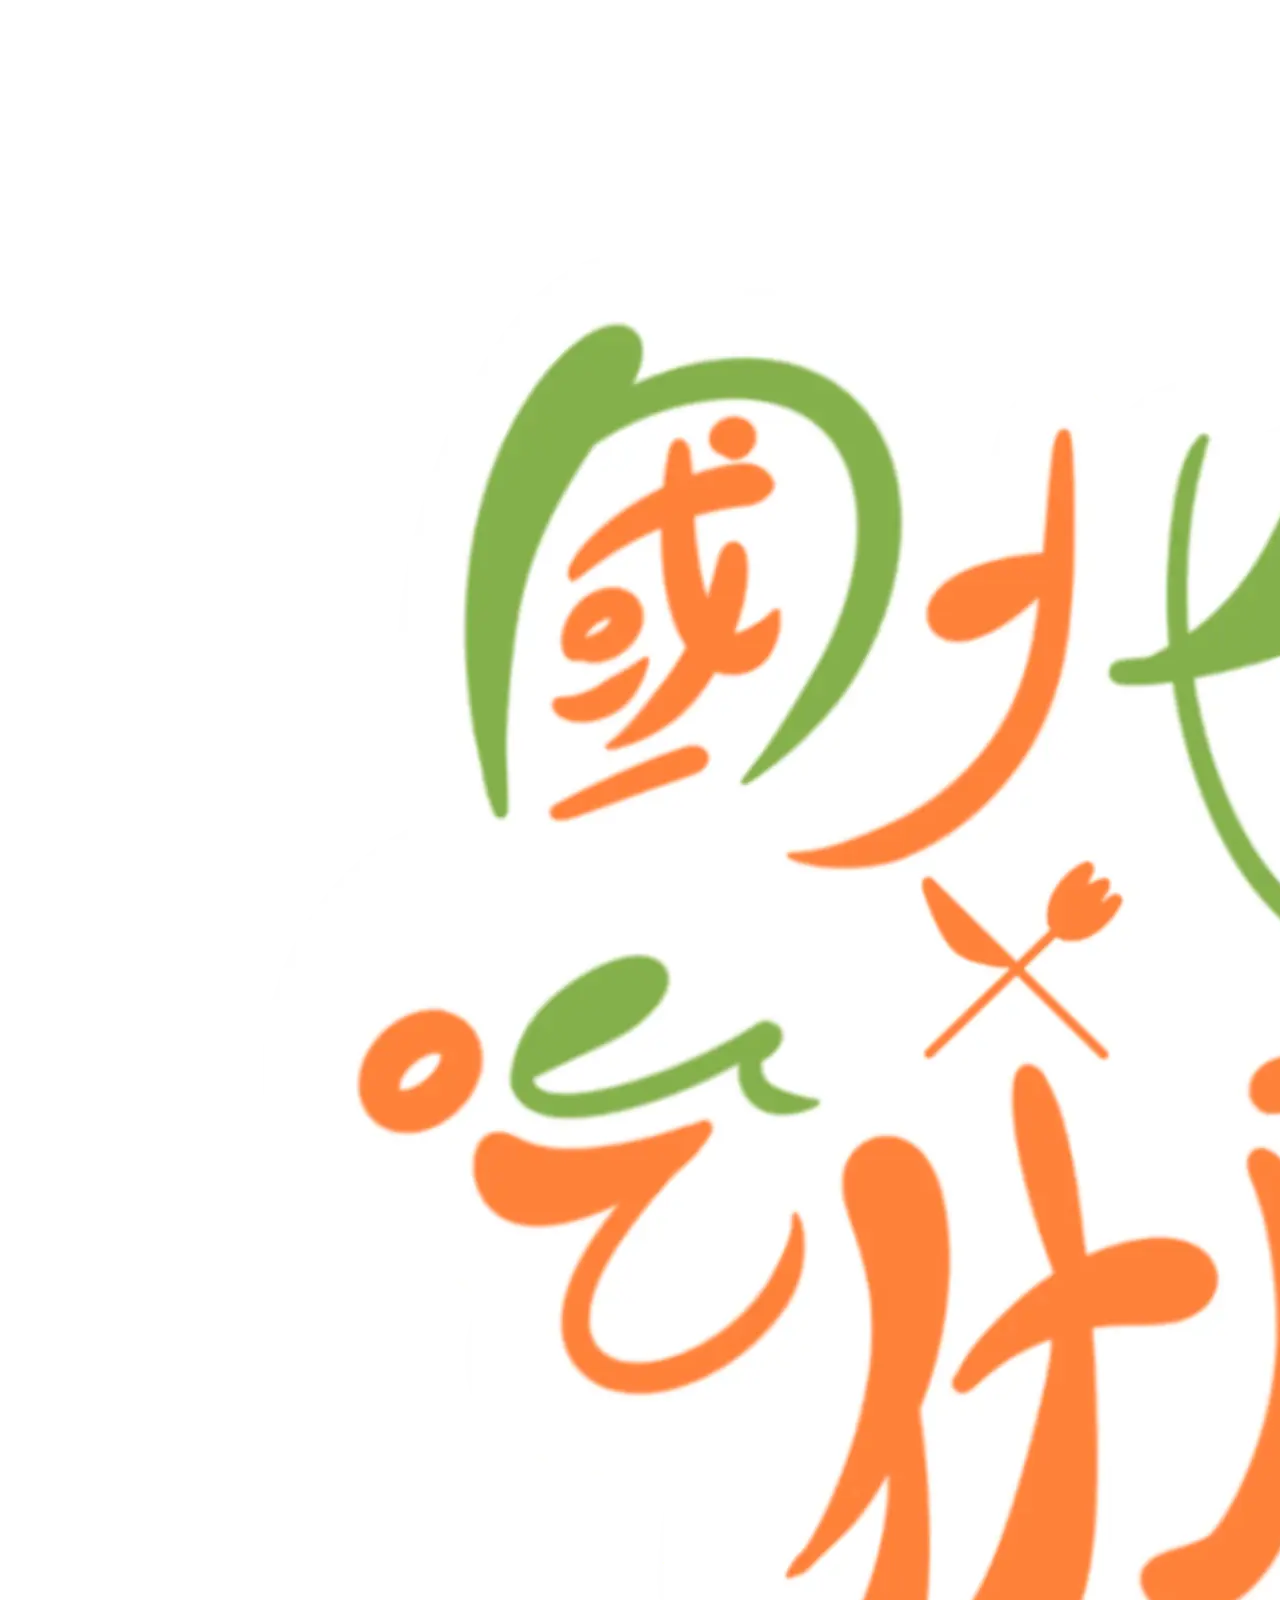
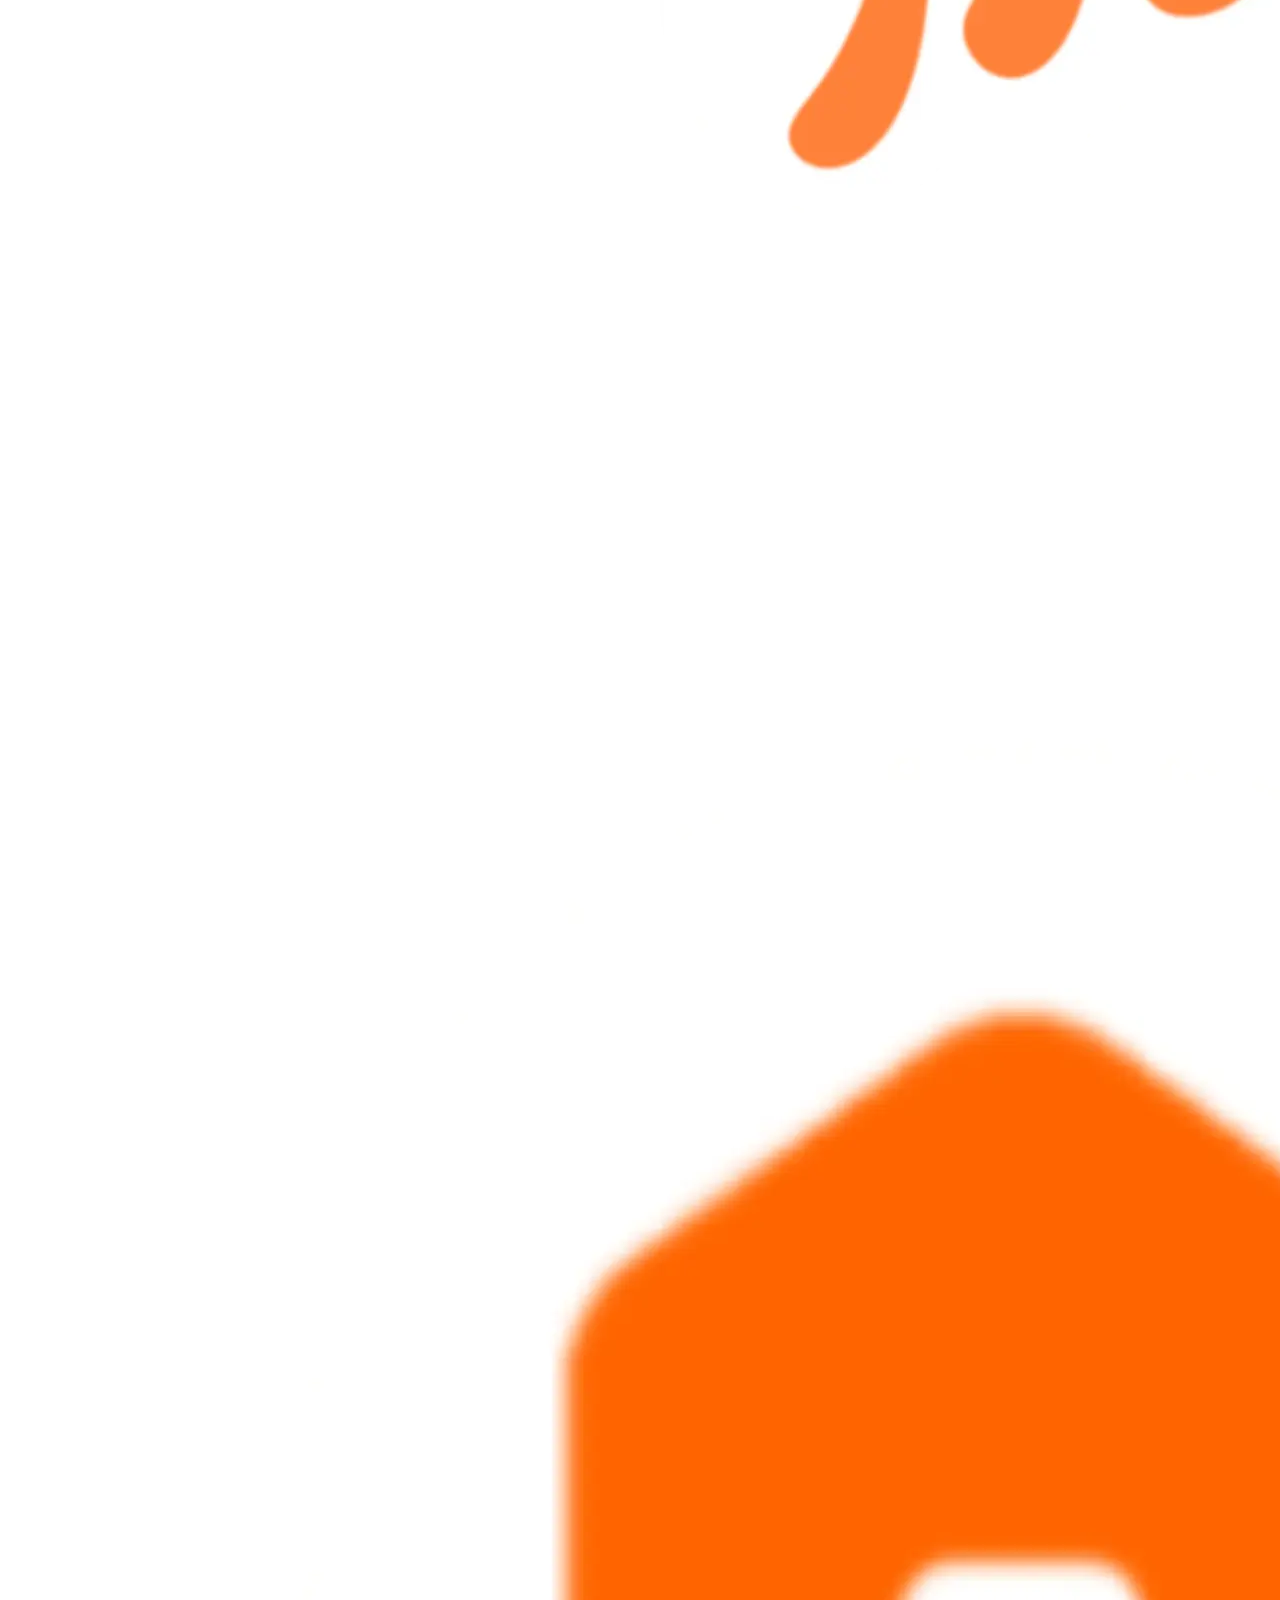
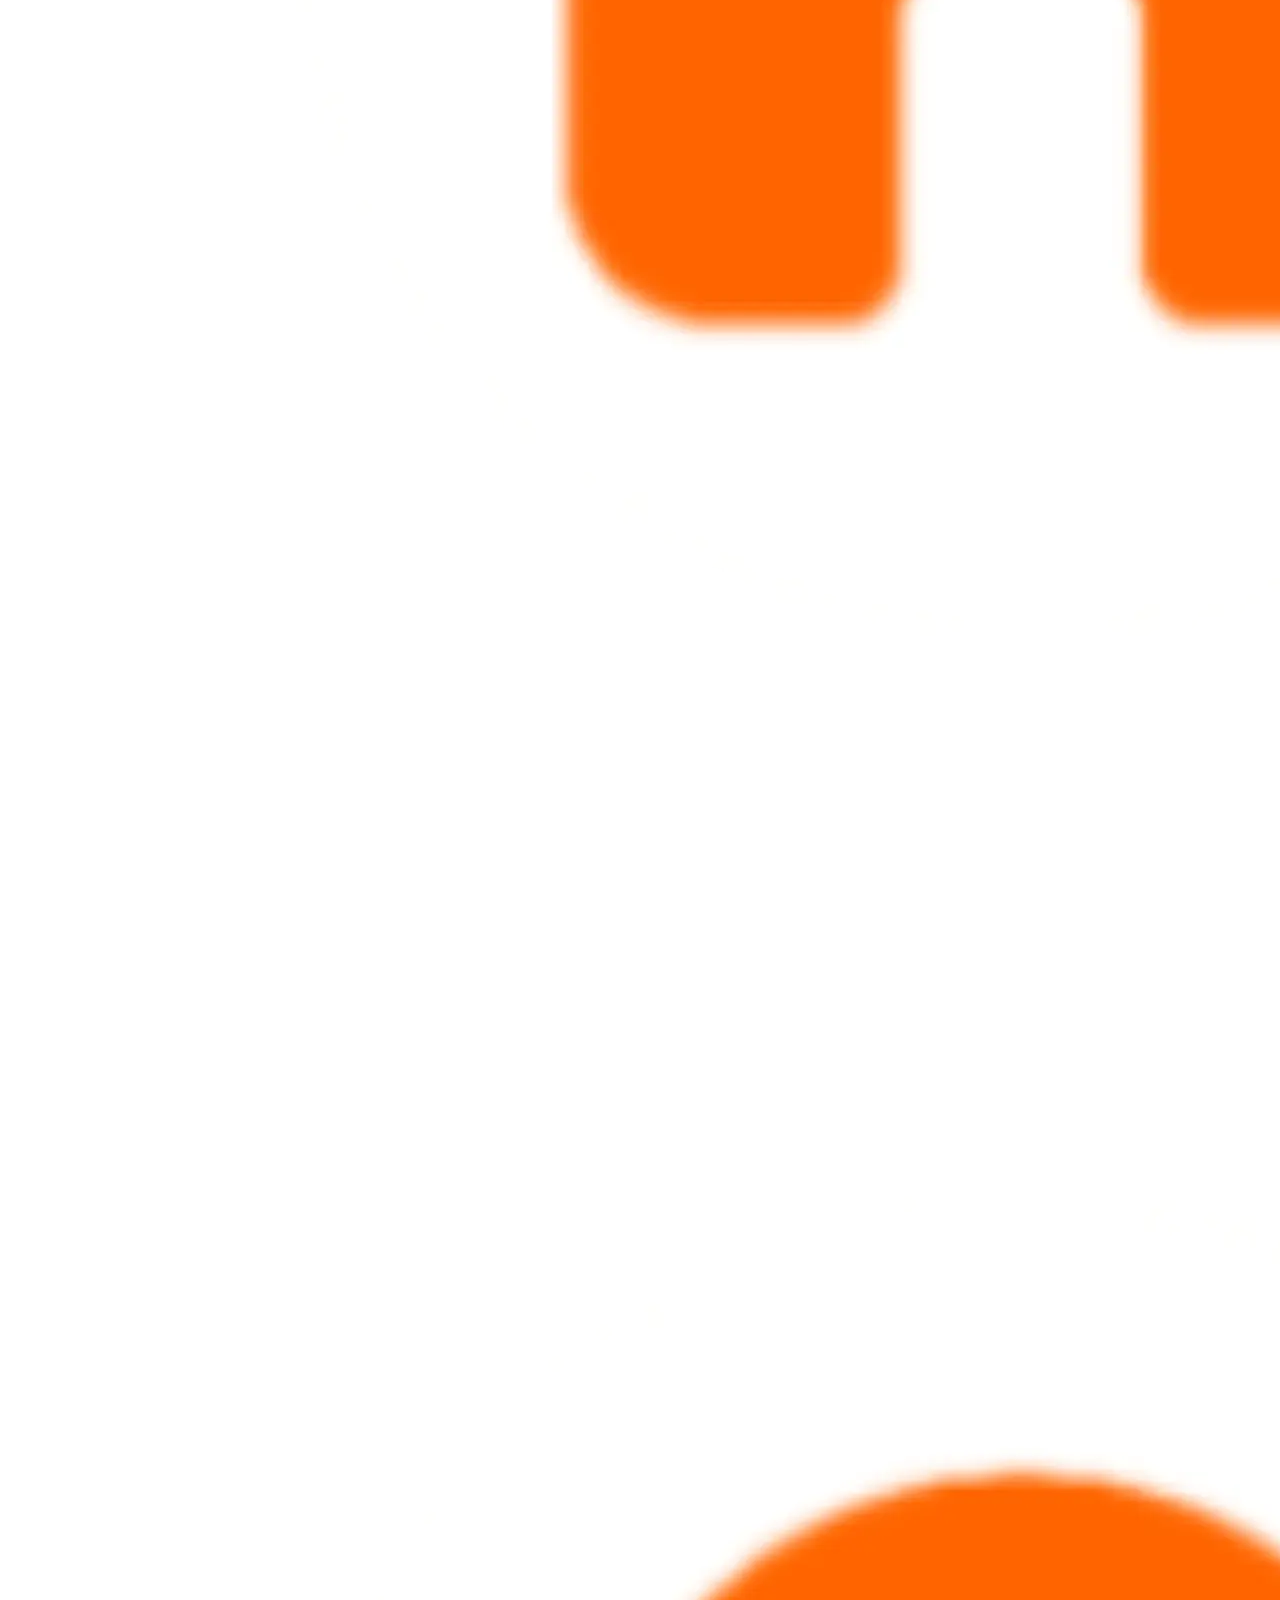
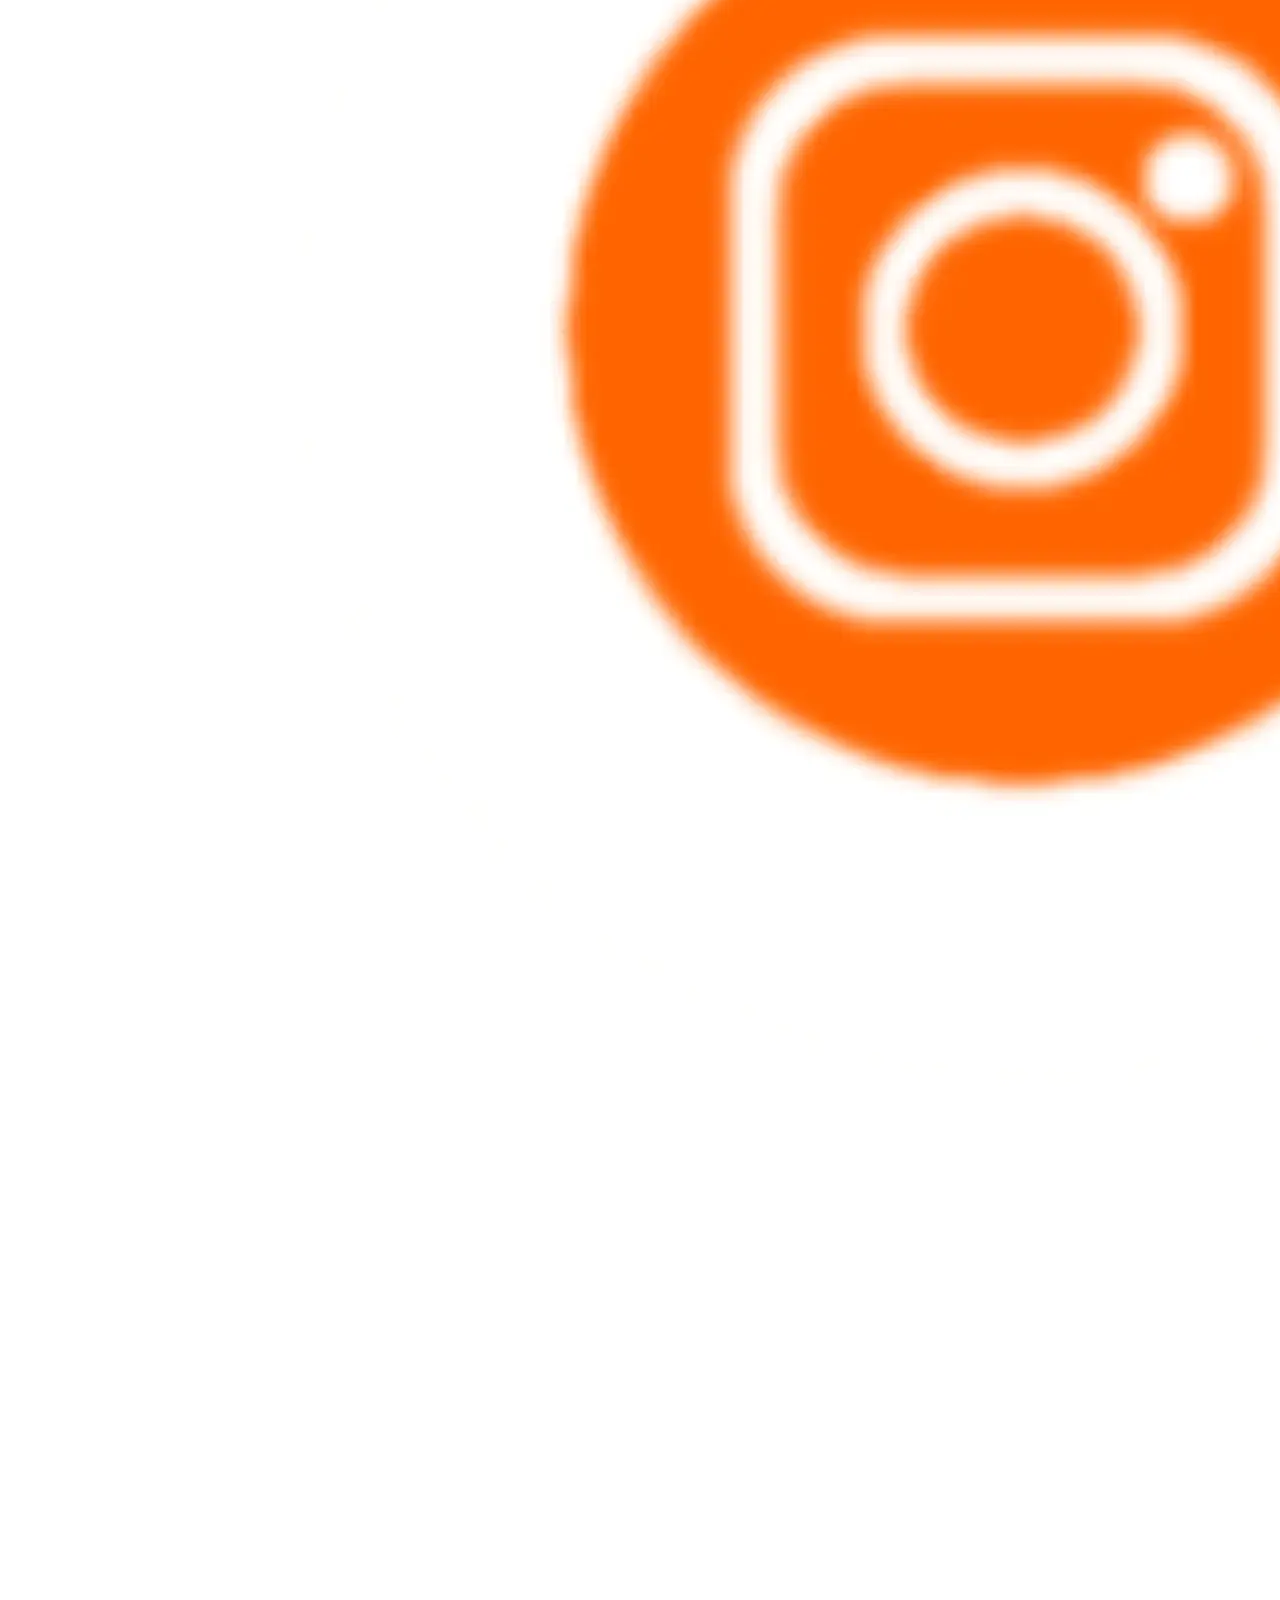
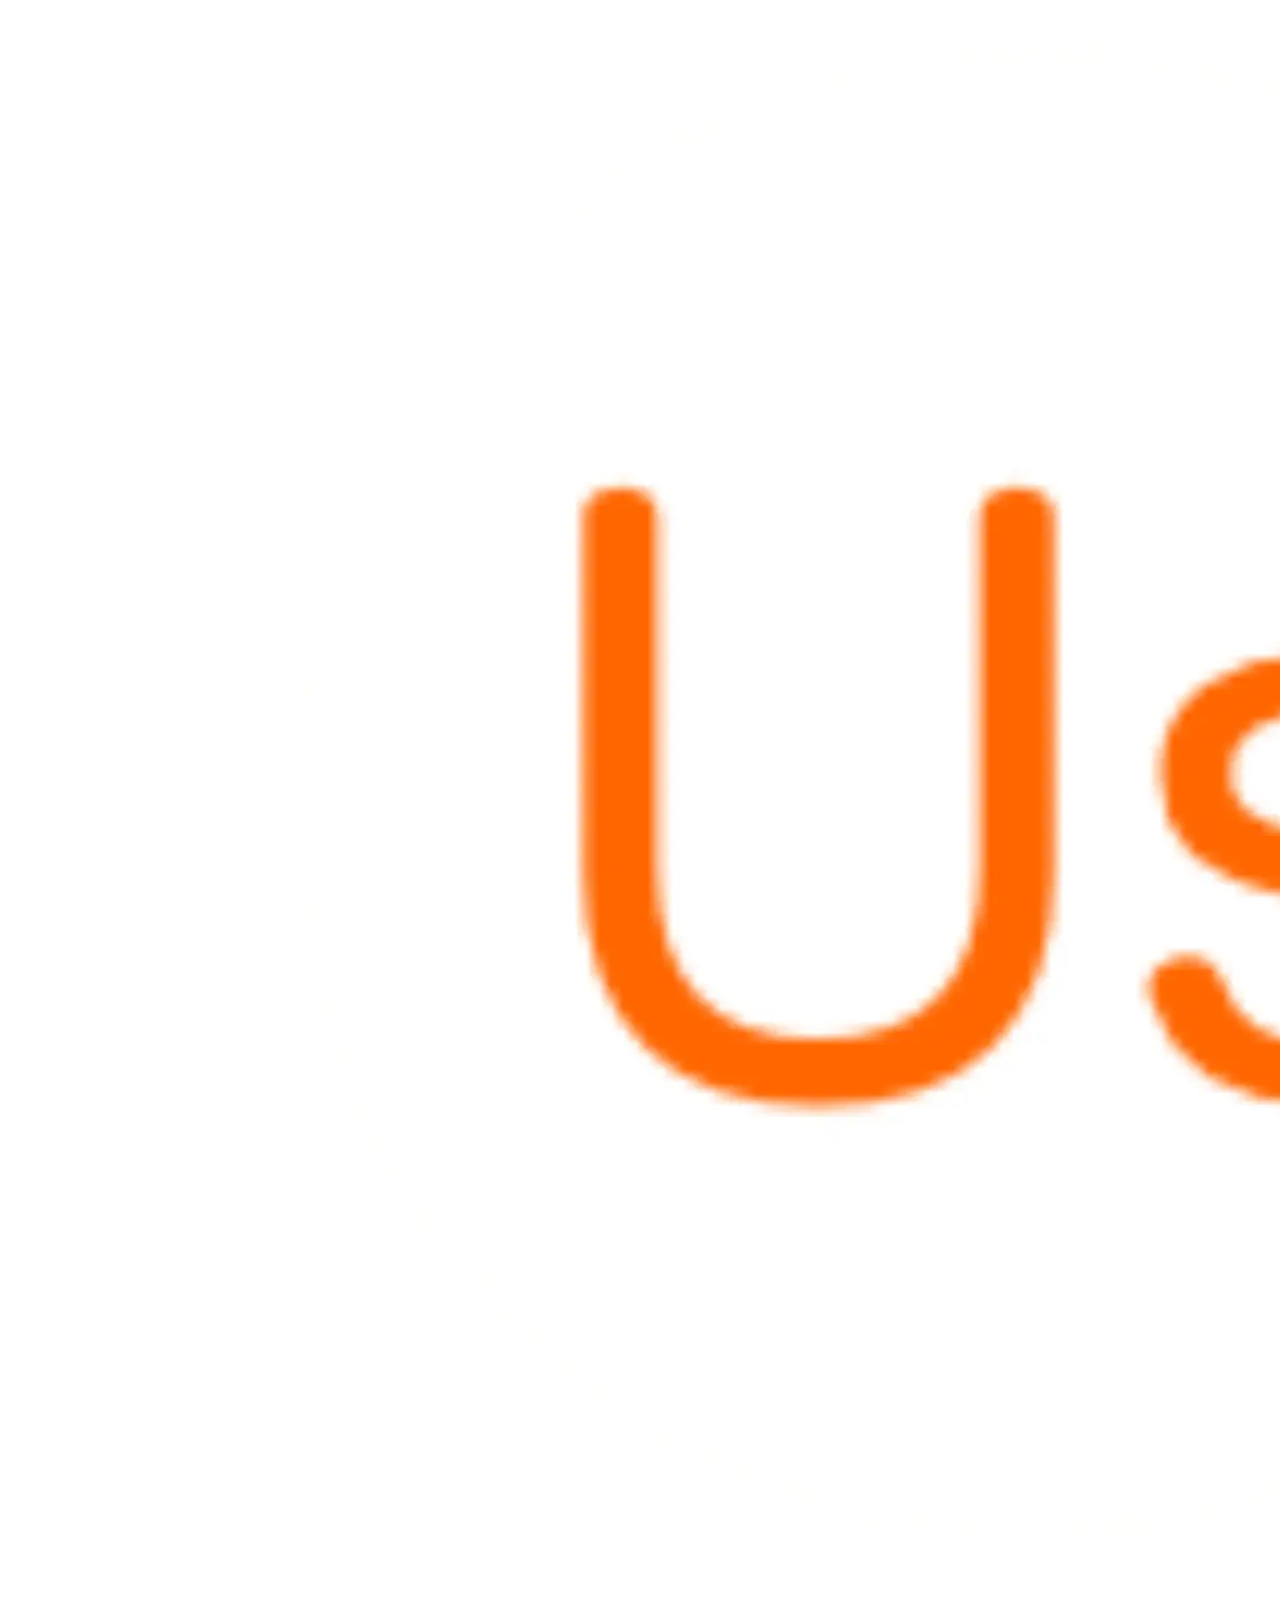
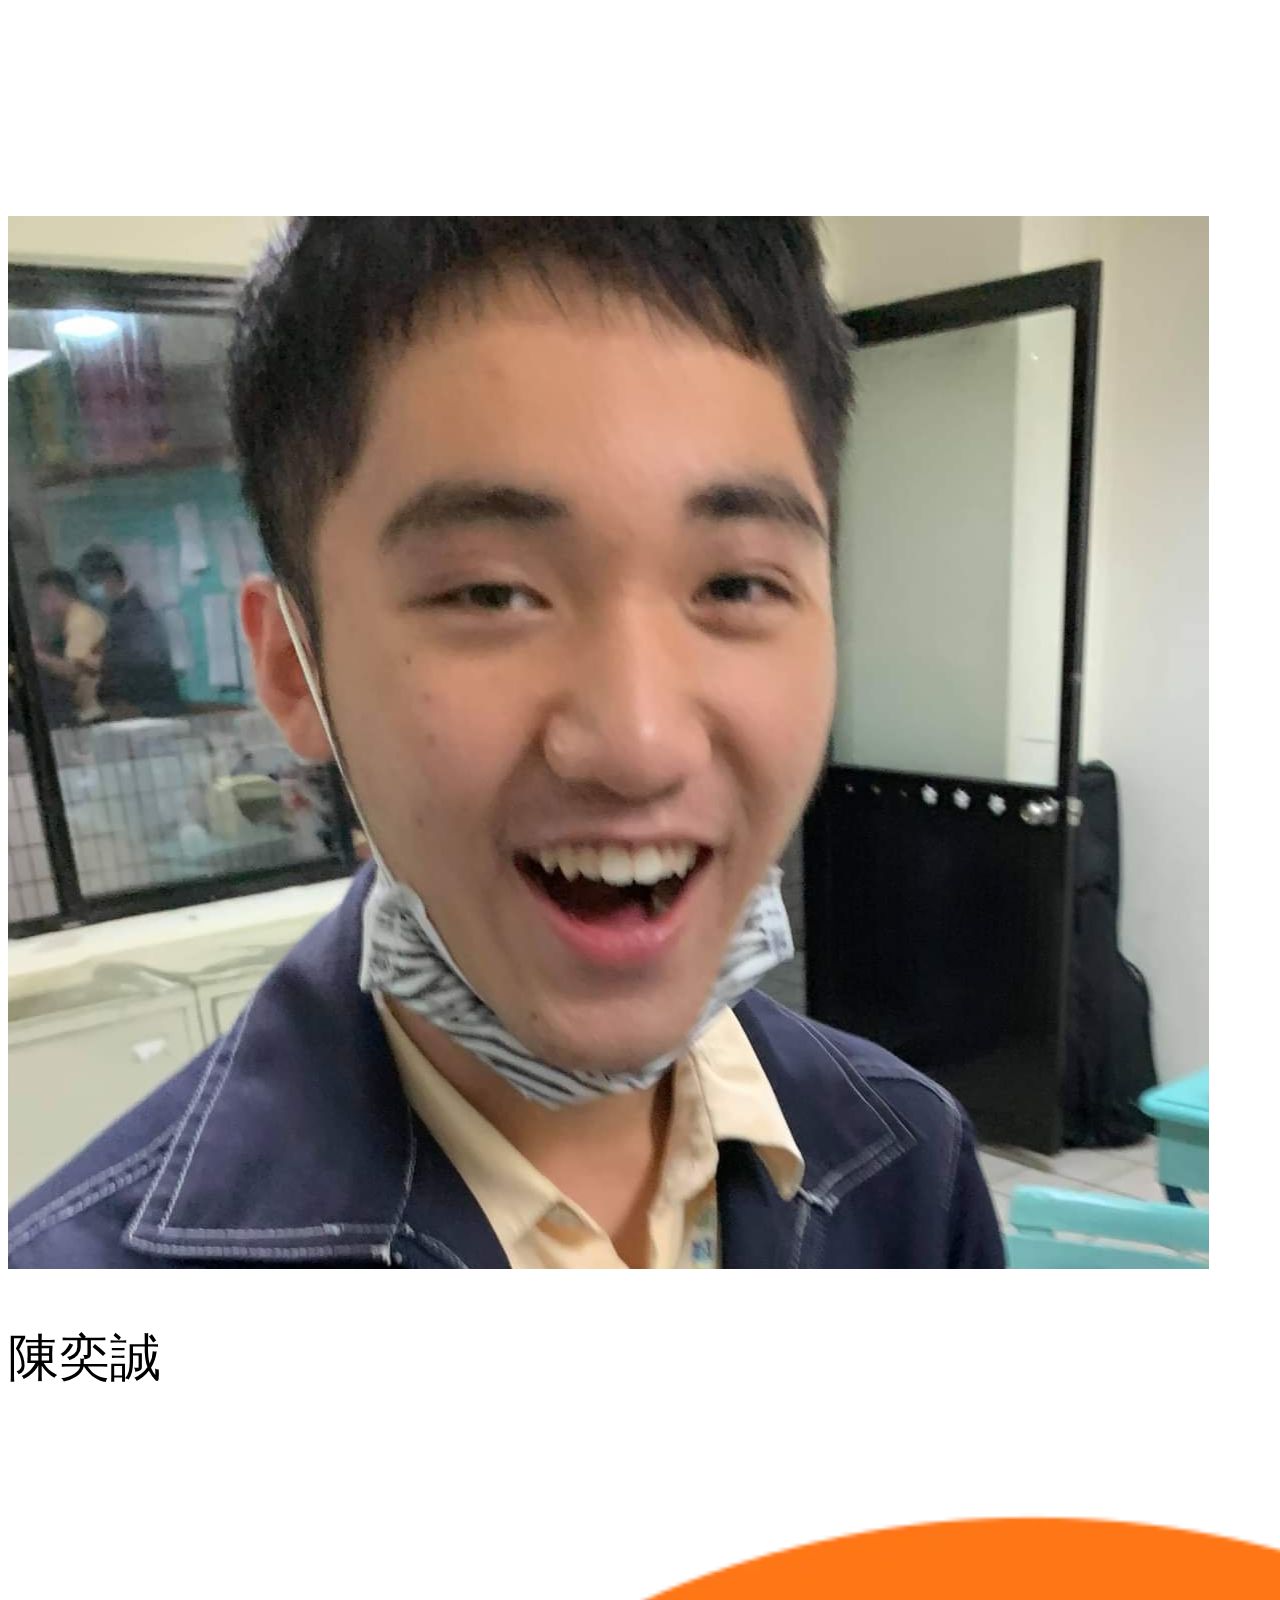
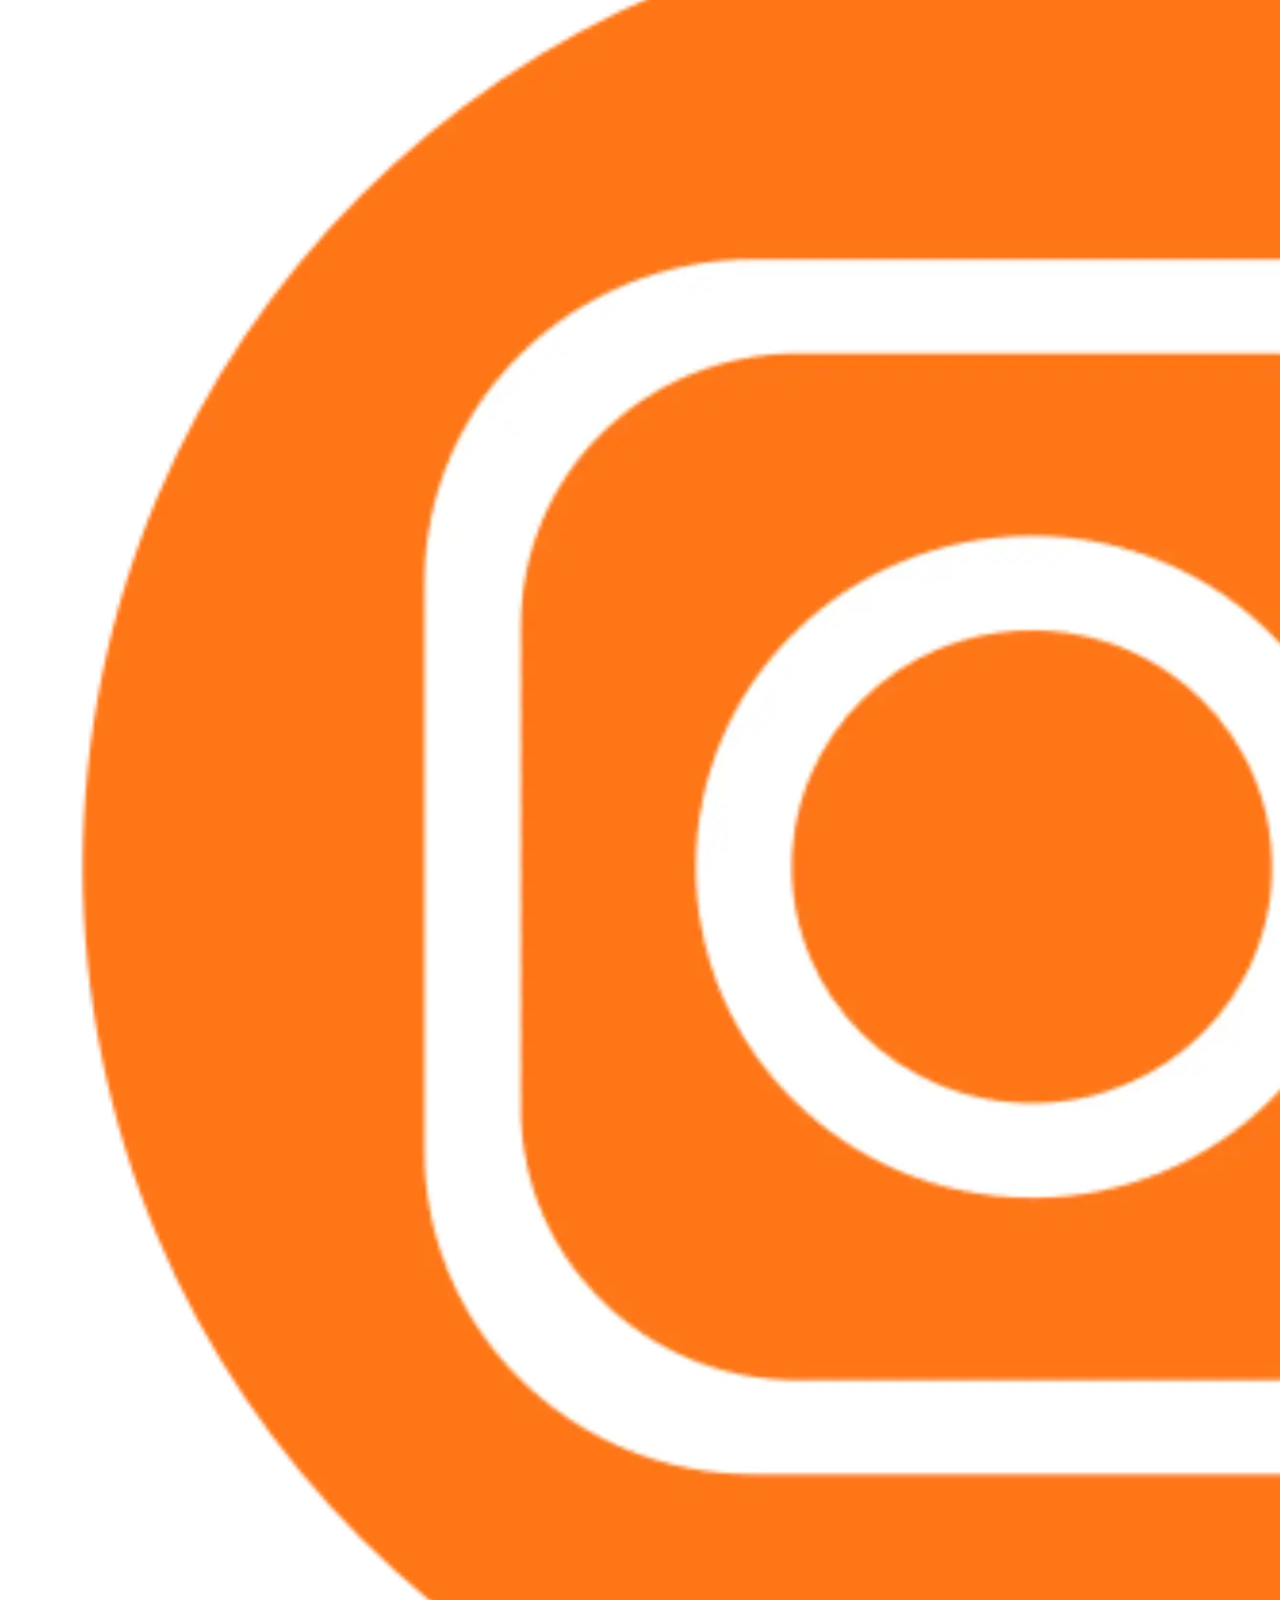
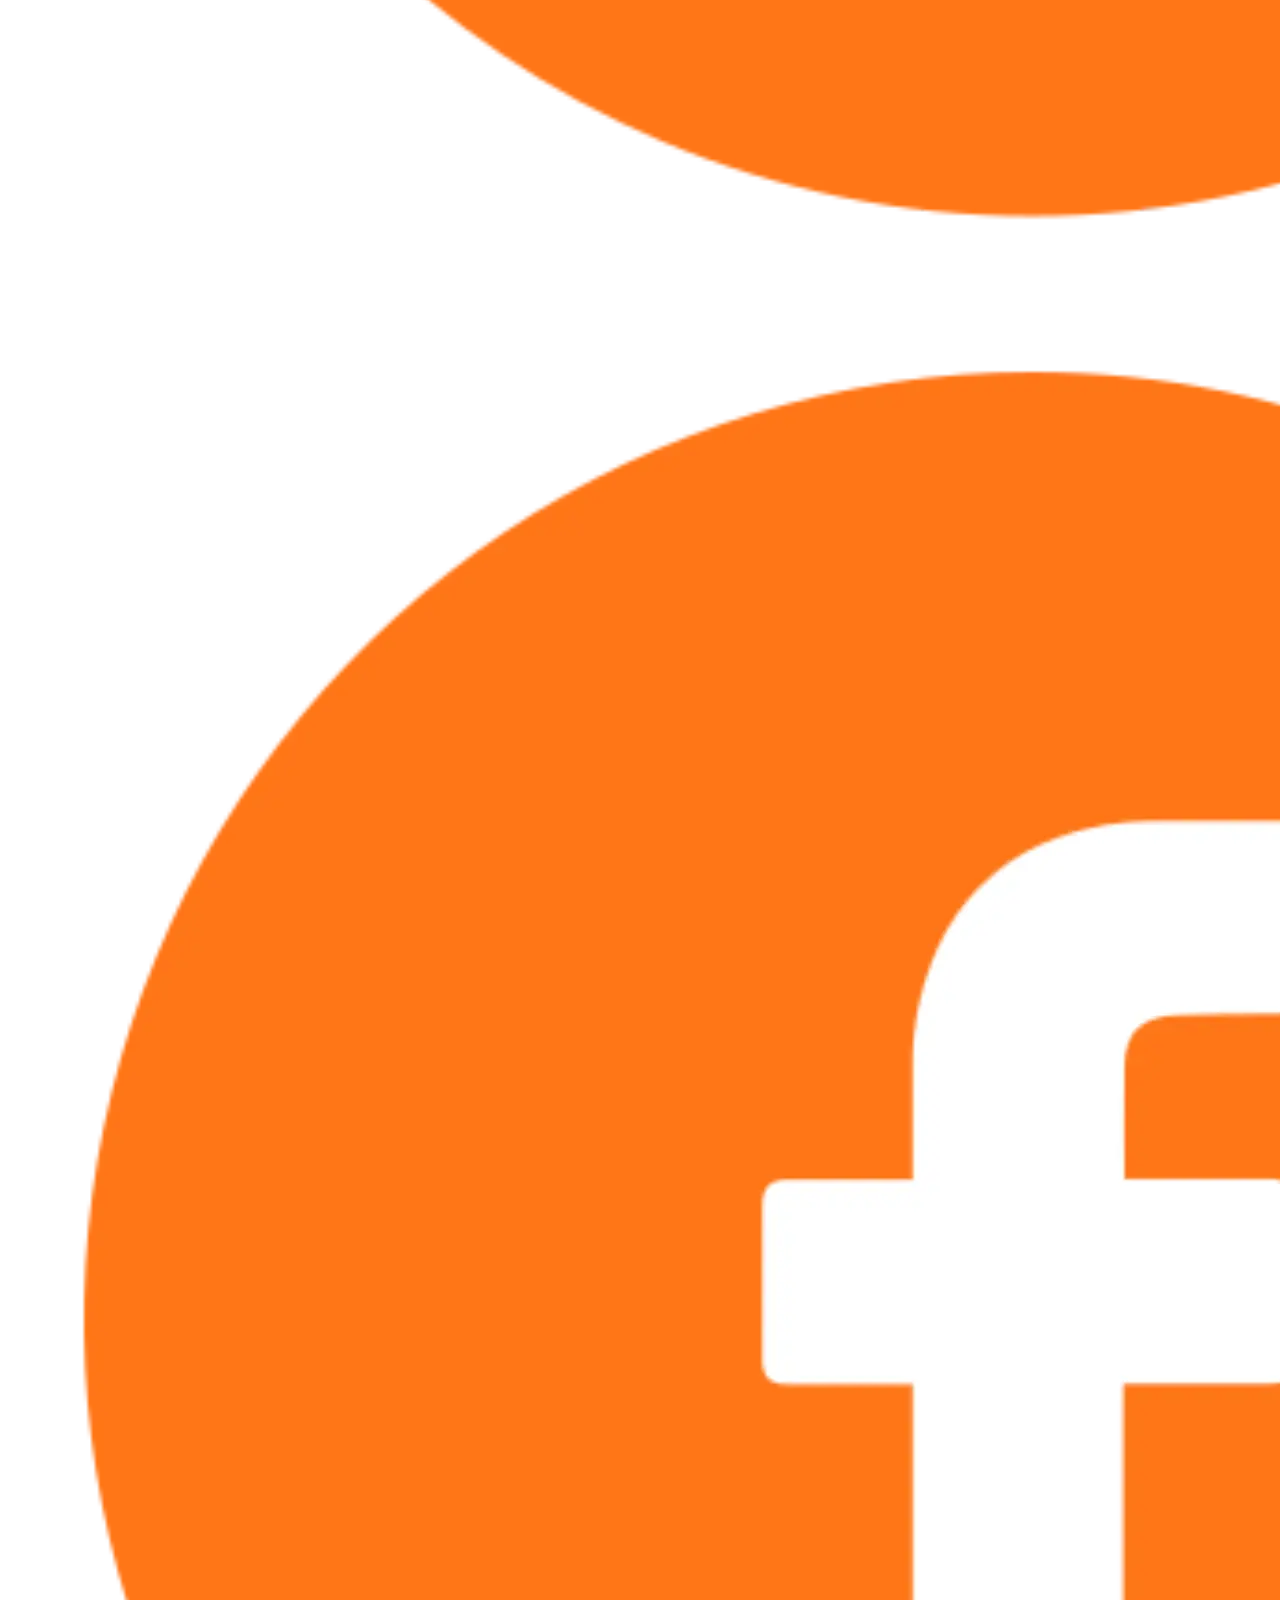
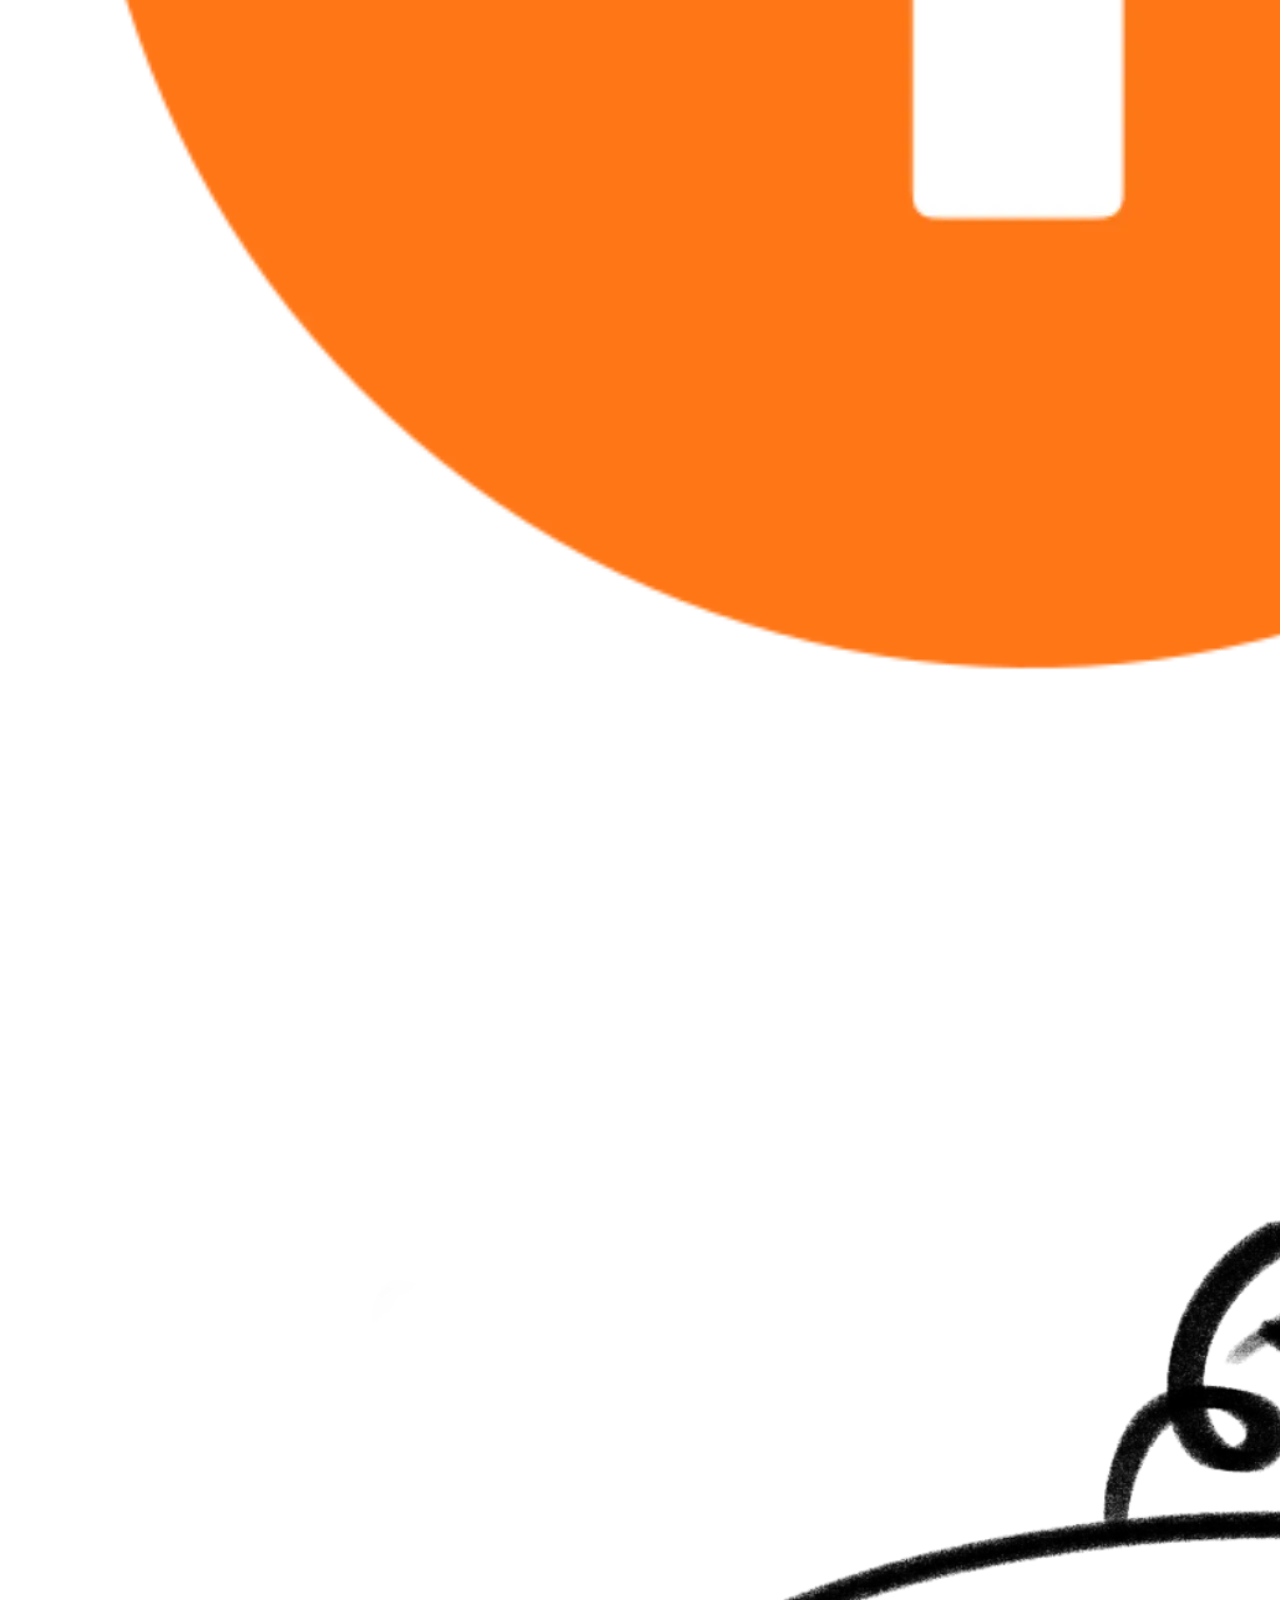
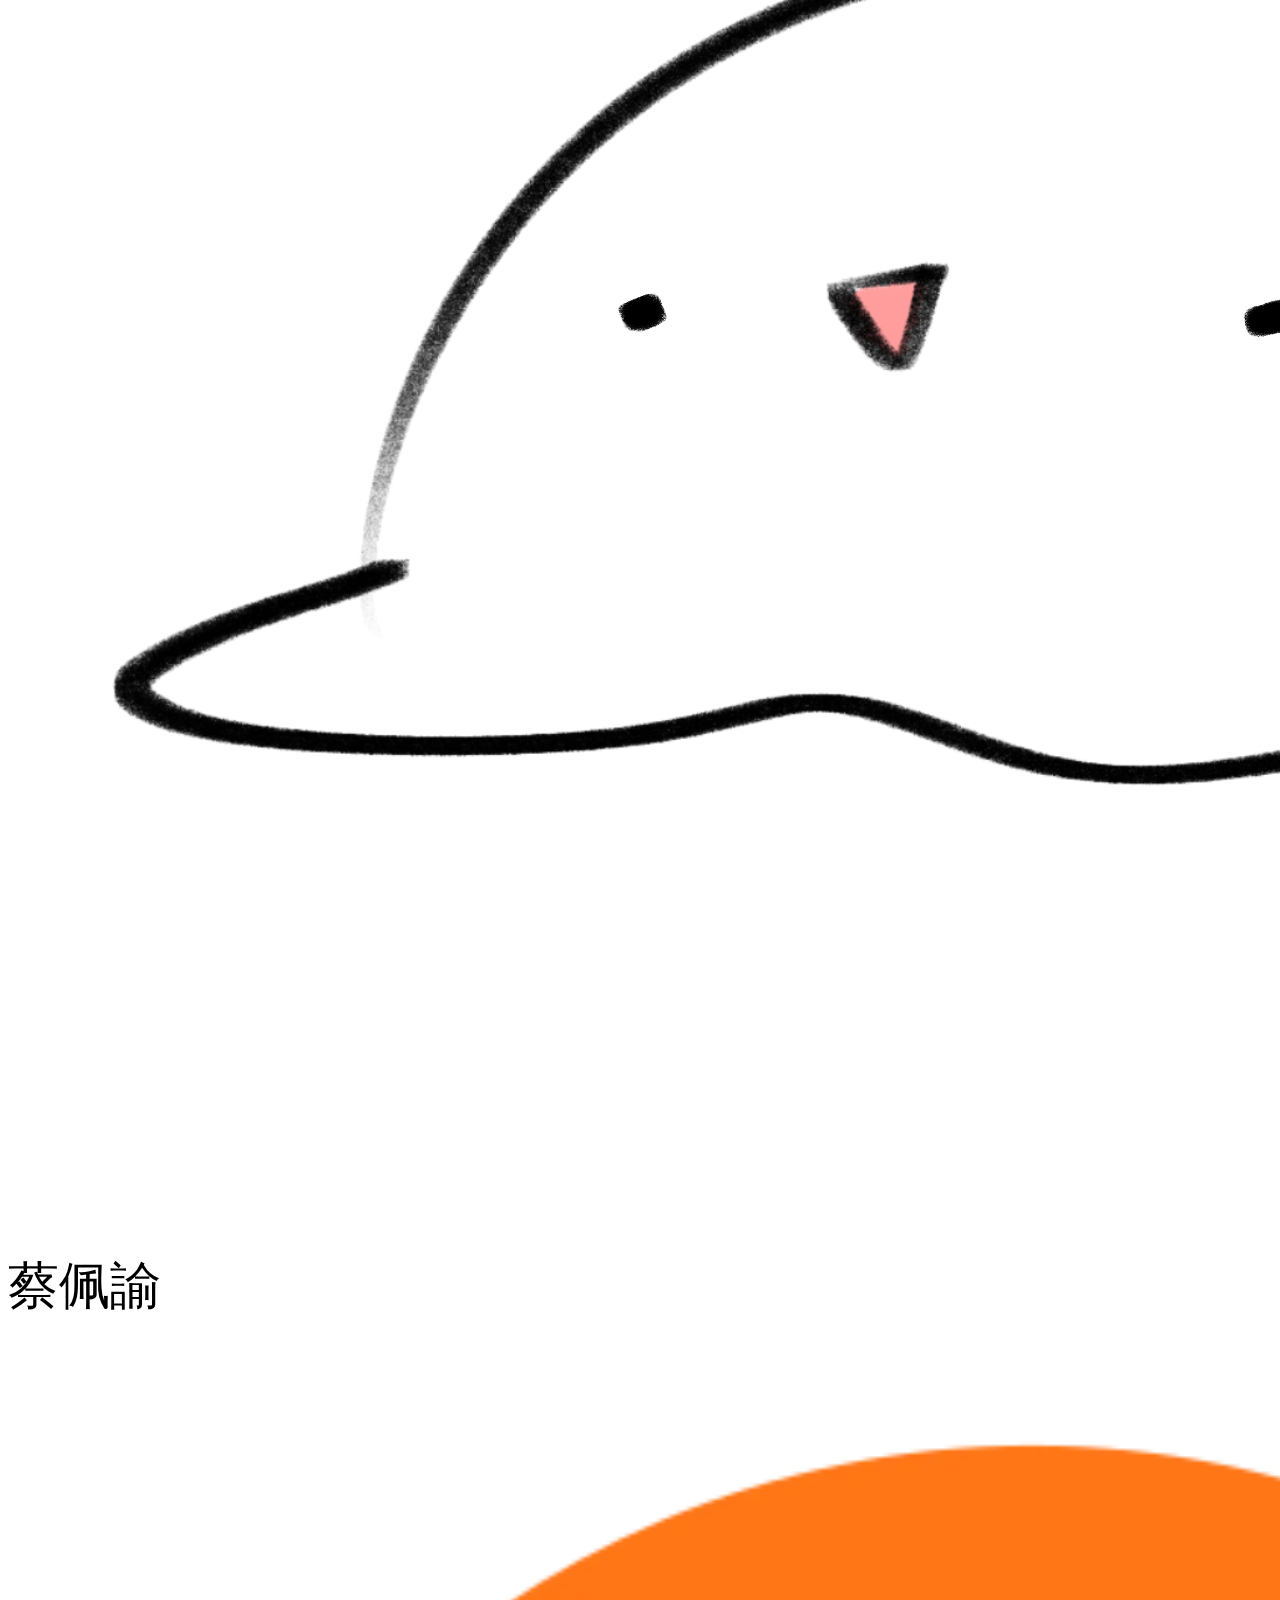
==== about_us.html @ 3ce6f347 "嘿嘿" ====
<!DOCTYPE html>
<html lang="en">
<head>
    <meta charset="UTF-8">
    <meta http-equiv="X-UA-Compatible" content="IE=edge">
    <meta name="viewport" content="width=device-width, initial-scale=1.0">


    <link rel="preconnect" href="https://fonts.googleapis.com">
    <link rel="preconnect" href="https://fonts.gstatic.com" crossorigin>
    <link href="https://fonts.googleapis.com/css2?family=Zen+Maru+Gothic&display=swap" rel="stylesheet">
    <!--font-family: 'Noto Sans TC', sans-serif; -->

    
    <link rel="stylesheet" href="./css/AboutUs/desktop.css">
    <link rel="stylesheet" href="./css/AboutUs/normalize.css">
    <link rel="stylesheet" href="./css/AboutUs/animate.min.css">

    <title>About Us</title>



</head>
<body onselectstart="return false">

    <div class="LogoBlock">
        <img id = "Logo" src="img/globle/LOGO.webp" alt="" >
    </div>
    
    <main id="container">
        <div class="headerLink">
            <div class="headerLinkItem" id="Home"><a href="#"><img src="./img/globle/Home.webp" alt="ss"></a></div>
            <div class="headerLinkItem" id="IG"><a href="#"><img src="./img/globle/IG.webp" alt=""></a></div>
            <div class="headerLinkItem" id="About_us"><a href="#"><img src="./img/globle/about us.webp" alt=""></a></div>
        </div>

        <article class="ProfileContainer">
            <div class="Profile">
                <aside><img id = "p1" src="./img/AboutUS/IMG_20211103_123721.webp" alt=""></aside>   
                <p>陳奕誠</p>
                <div class="btnContainer">
                    <a href="https://www.instagram.com/ian_spartan_ggh/" target="_blank"><img src="./img/AboutUS/P-IG.webp" alt=""></a>
                    <a href="https://www.facebook.com/profile.php?id=100085179986572" target="_blank"><img src="./img/AboutUS/P-FB.webp" alt=""></a>
                </div>
            </div>
            <div class="Profile">
                <aside><img id = "p2" src="./img/AboutUS/Avatar.webp" alt=""></aside>  
                <p>蔡佩諭</p>
                <div class="btnContainer">
                    <a href="https://instagram.com/wuye_5_mayday?r=nametag" target="_blank"><img src="./img/AboutUS/P-IG.webp" alt=""></a>
                    <a href="https://www.facebook.com/profile.php?id=100012813348378" target="_blank"><img src="./img/AboutUS/P-FB.webp" alt=""></a>
                </div>
            </div>
        </article>    

    <footer class="footer">Copyright &copy; Ian Chen & Tasi Pei-Yu</footer>
    </main>
    
    <script src="js/jquery-3.6.1.min.js"></script>
    <script src="js/AboutUs.js"></script>
</body>
</html>
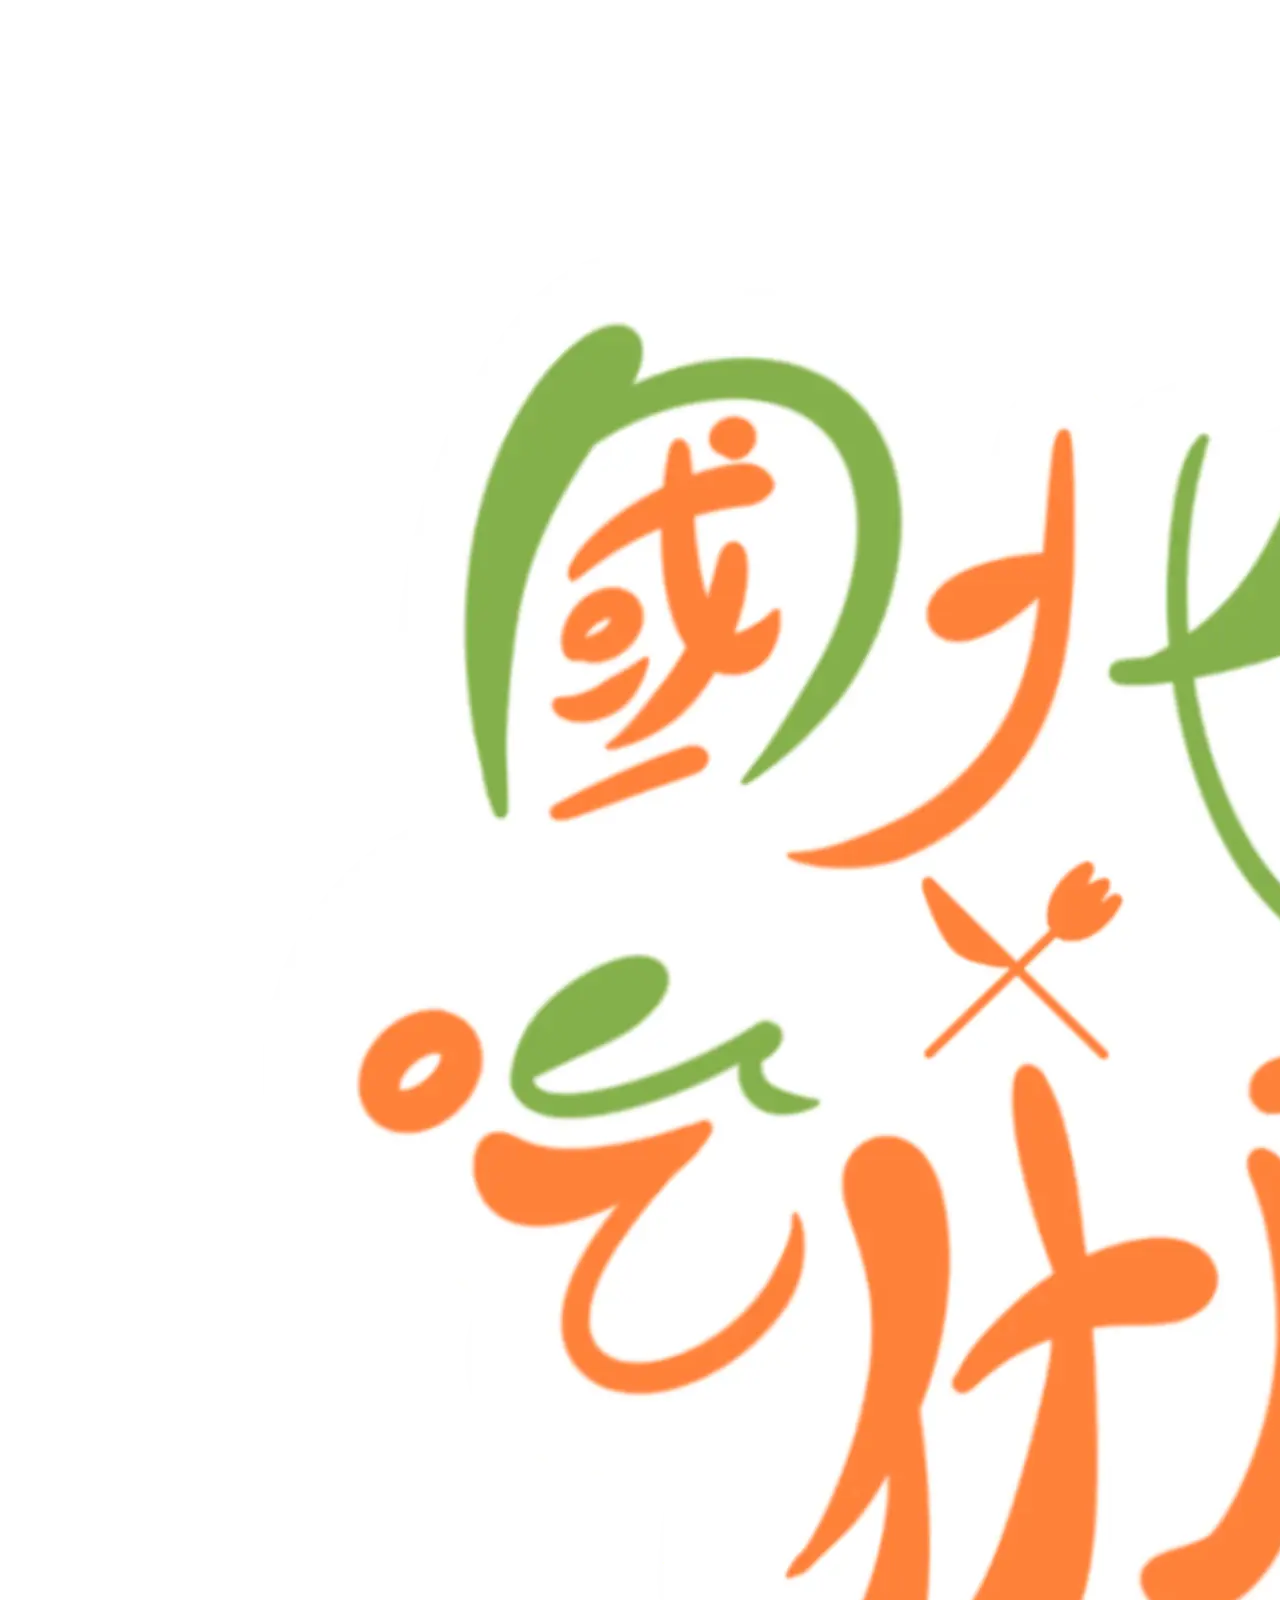
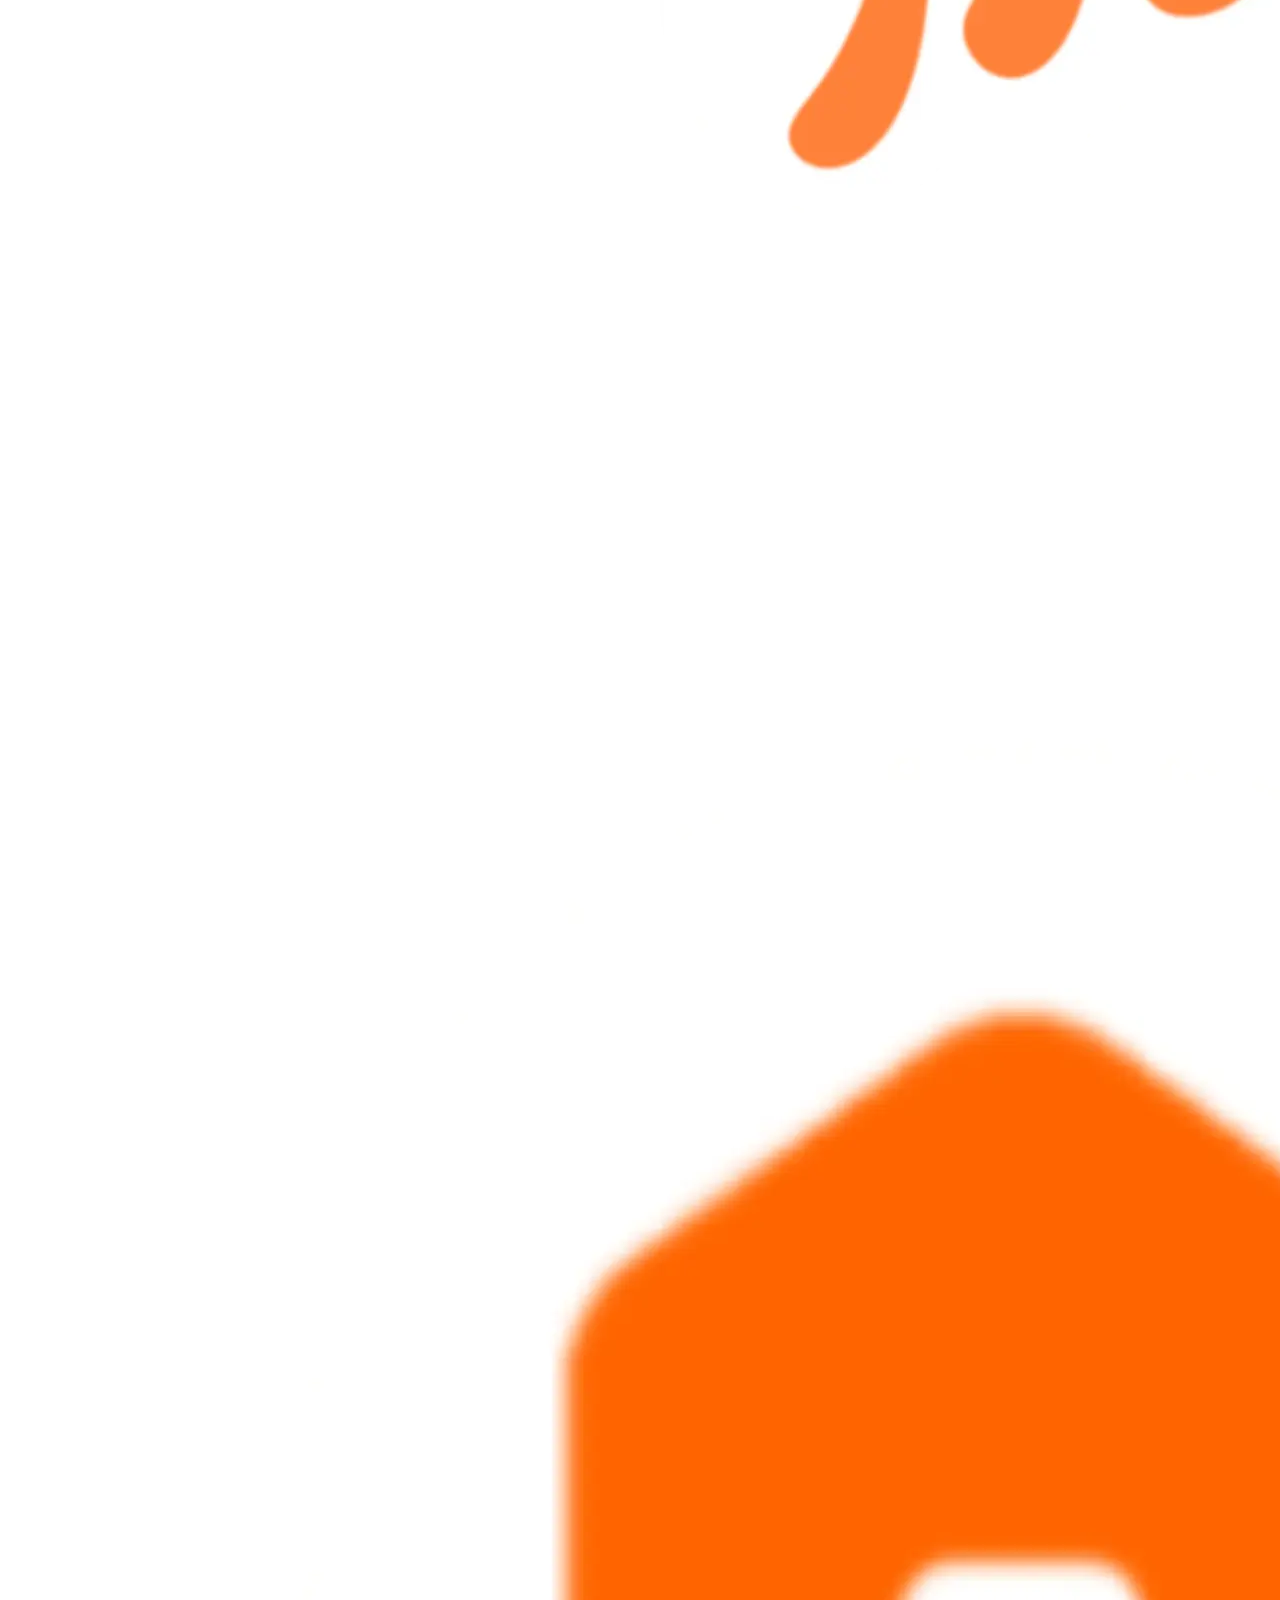
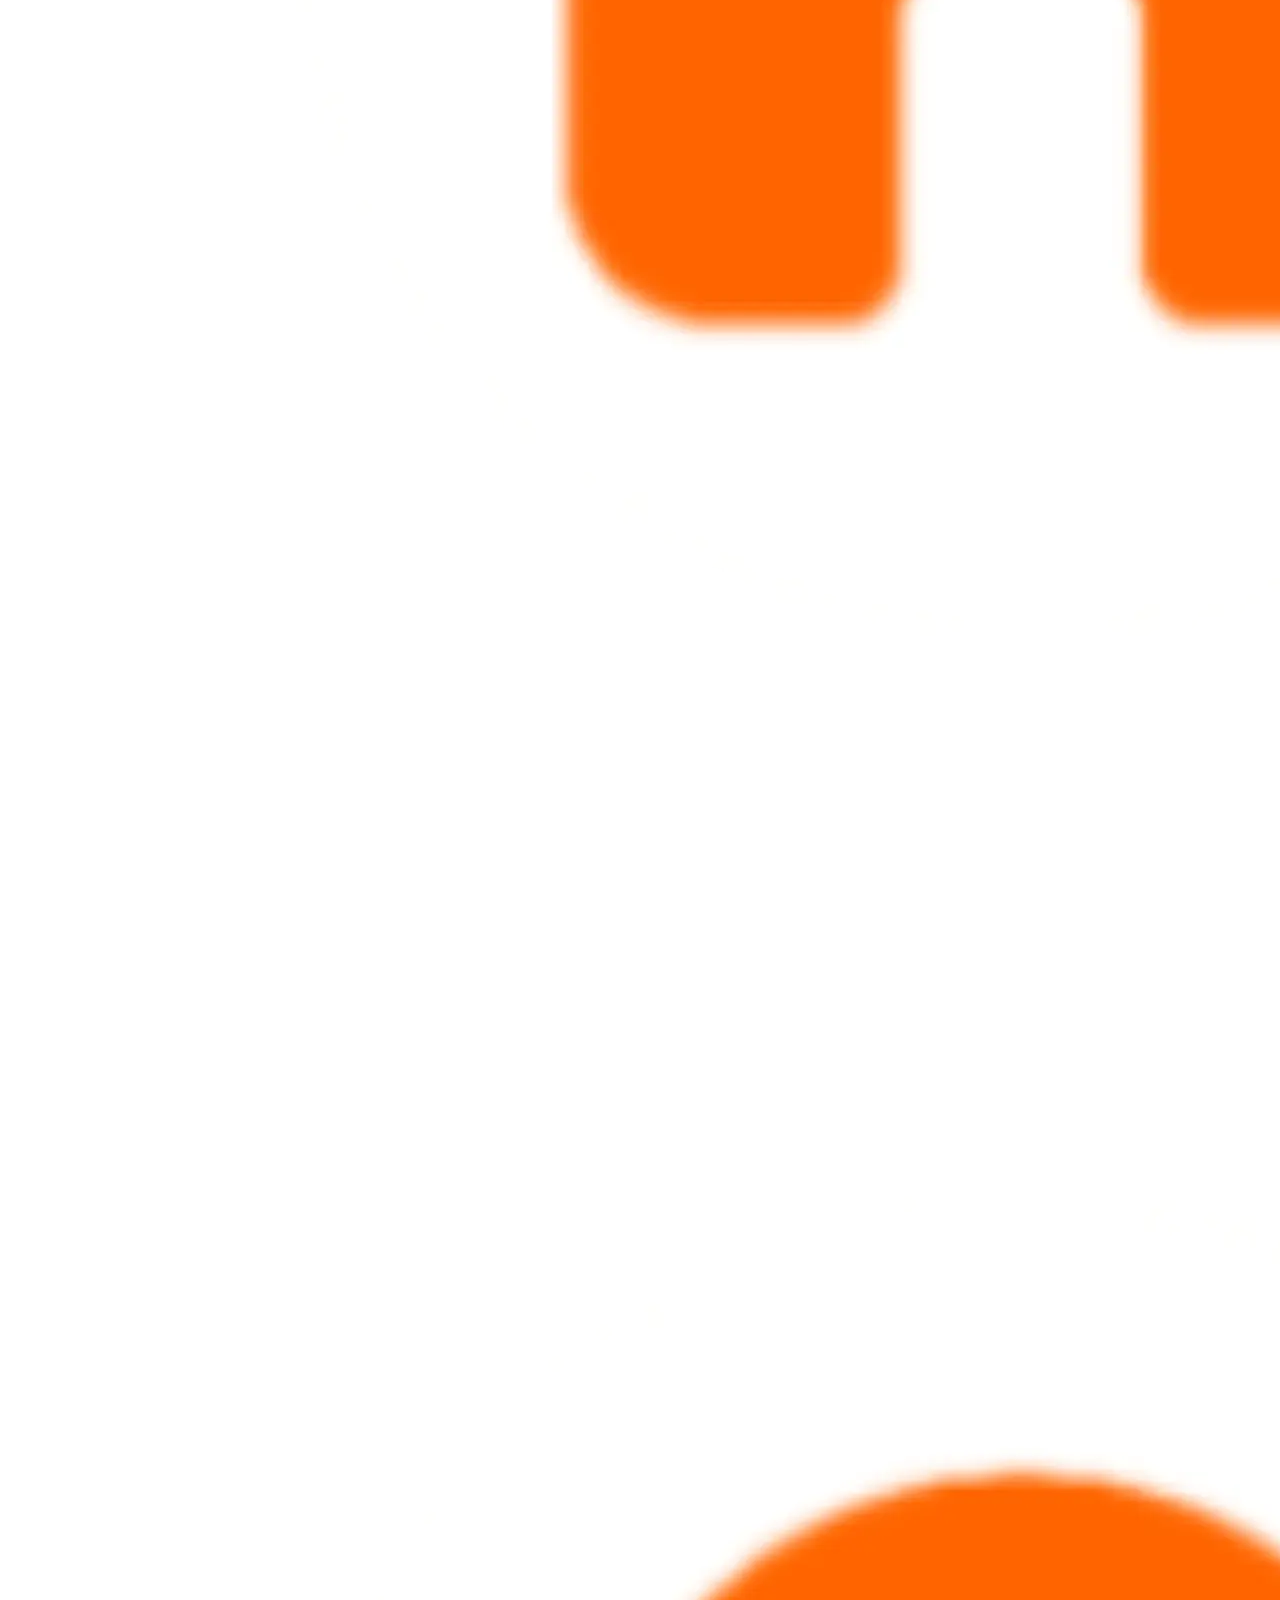
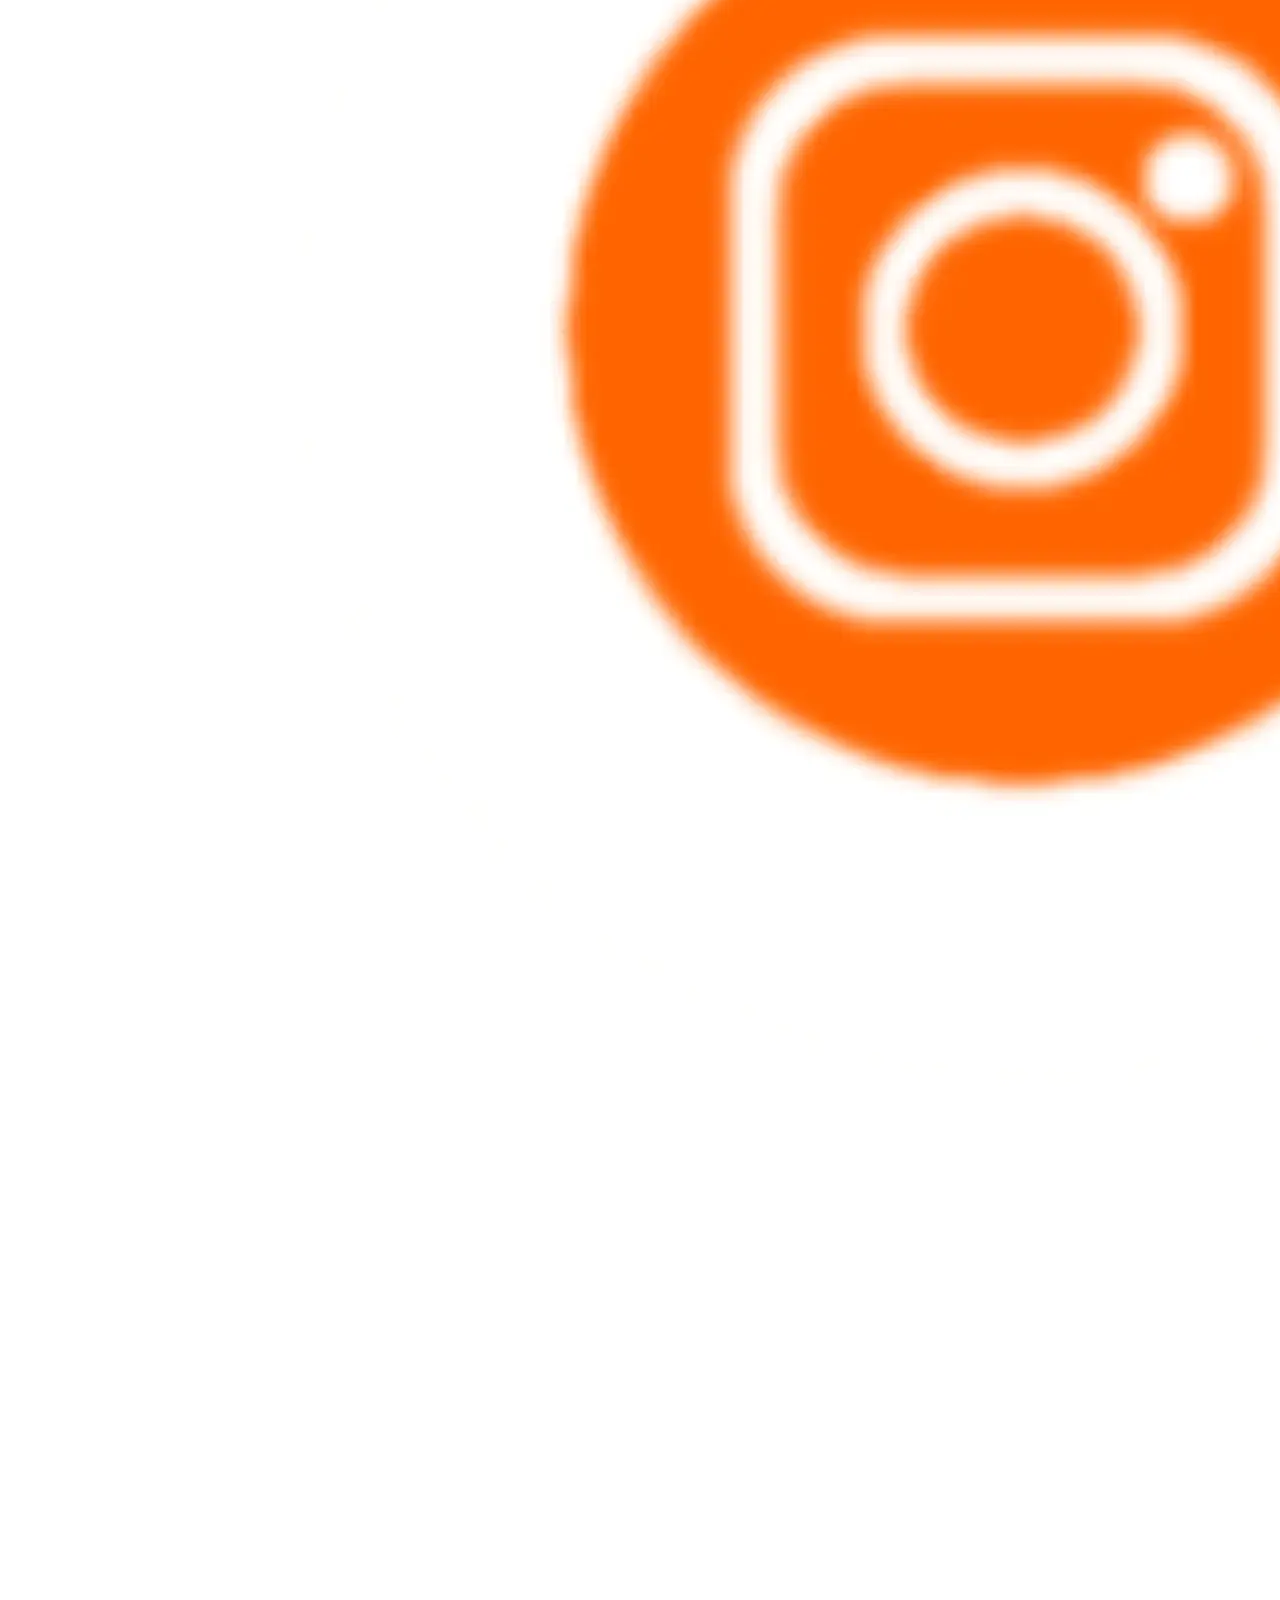
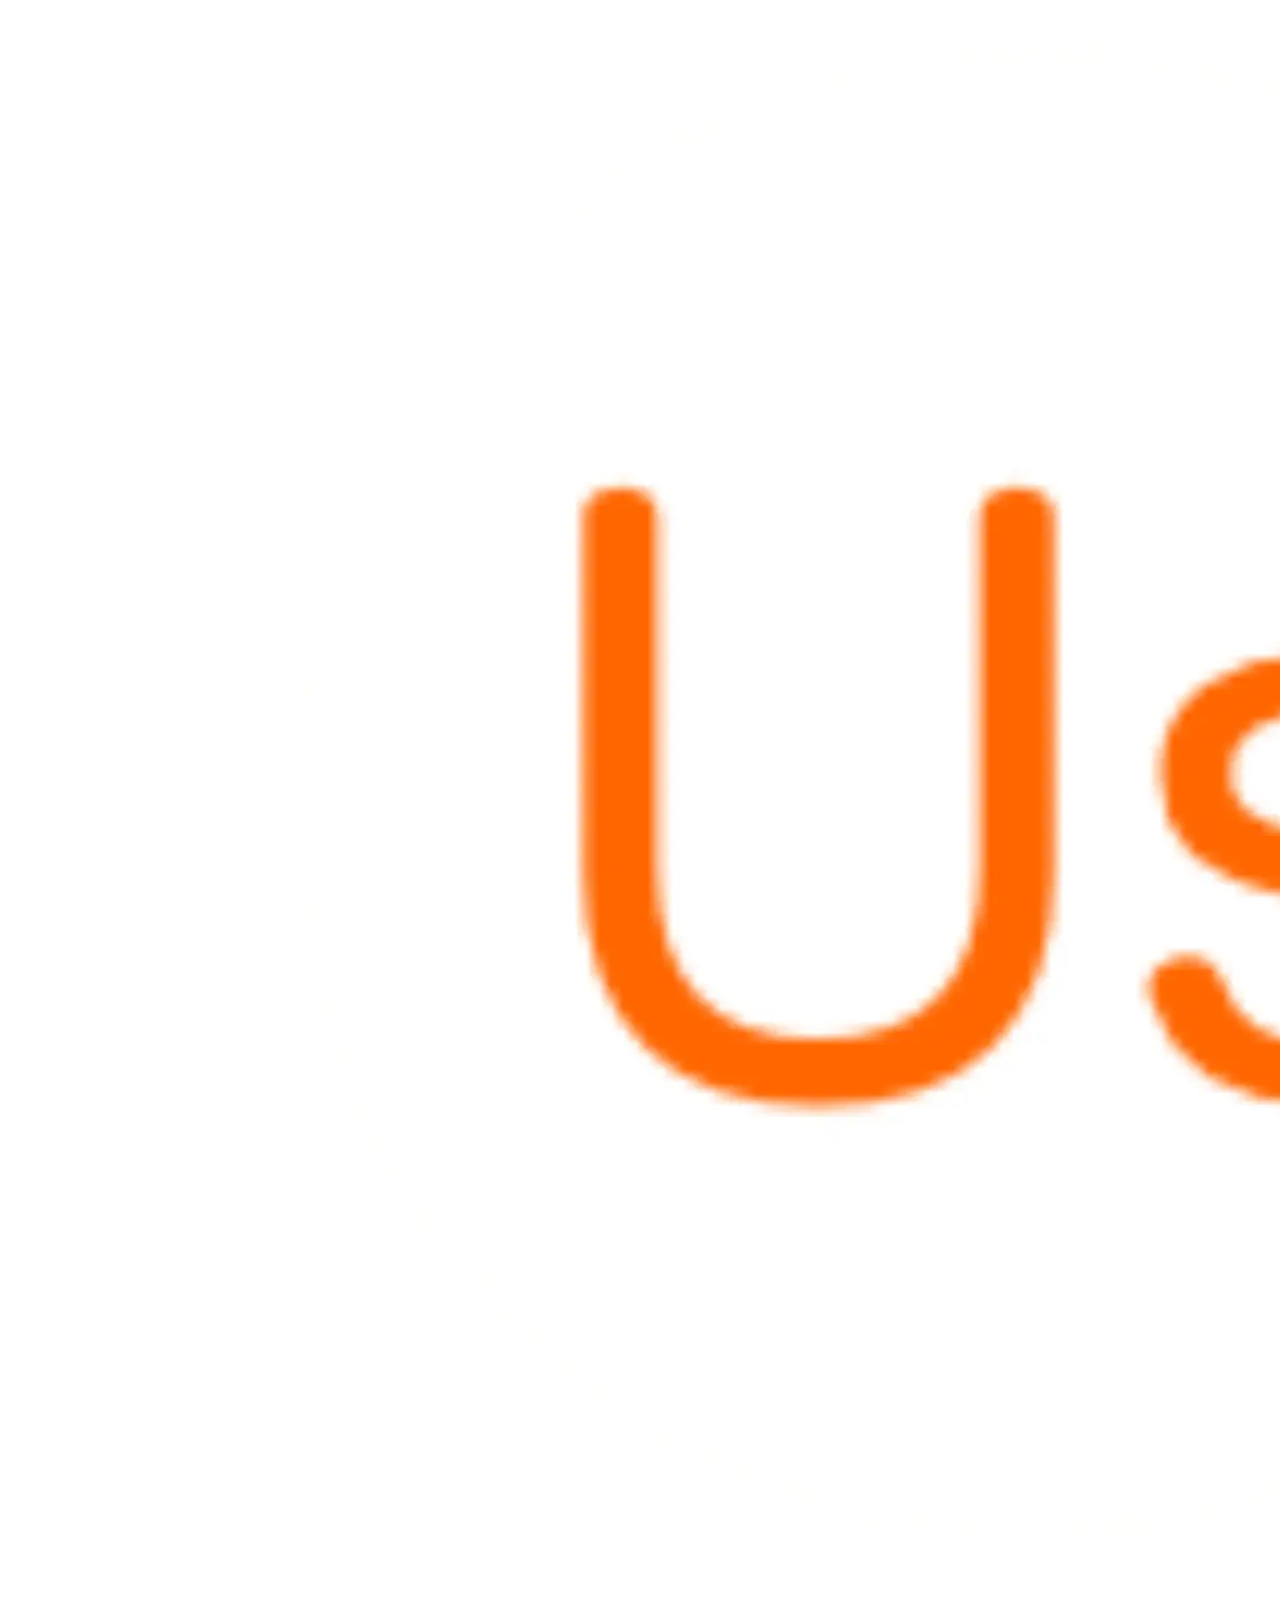
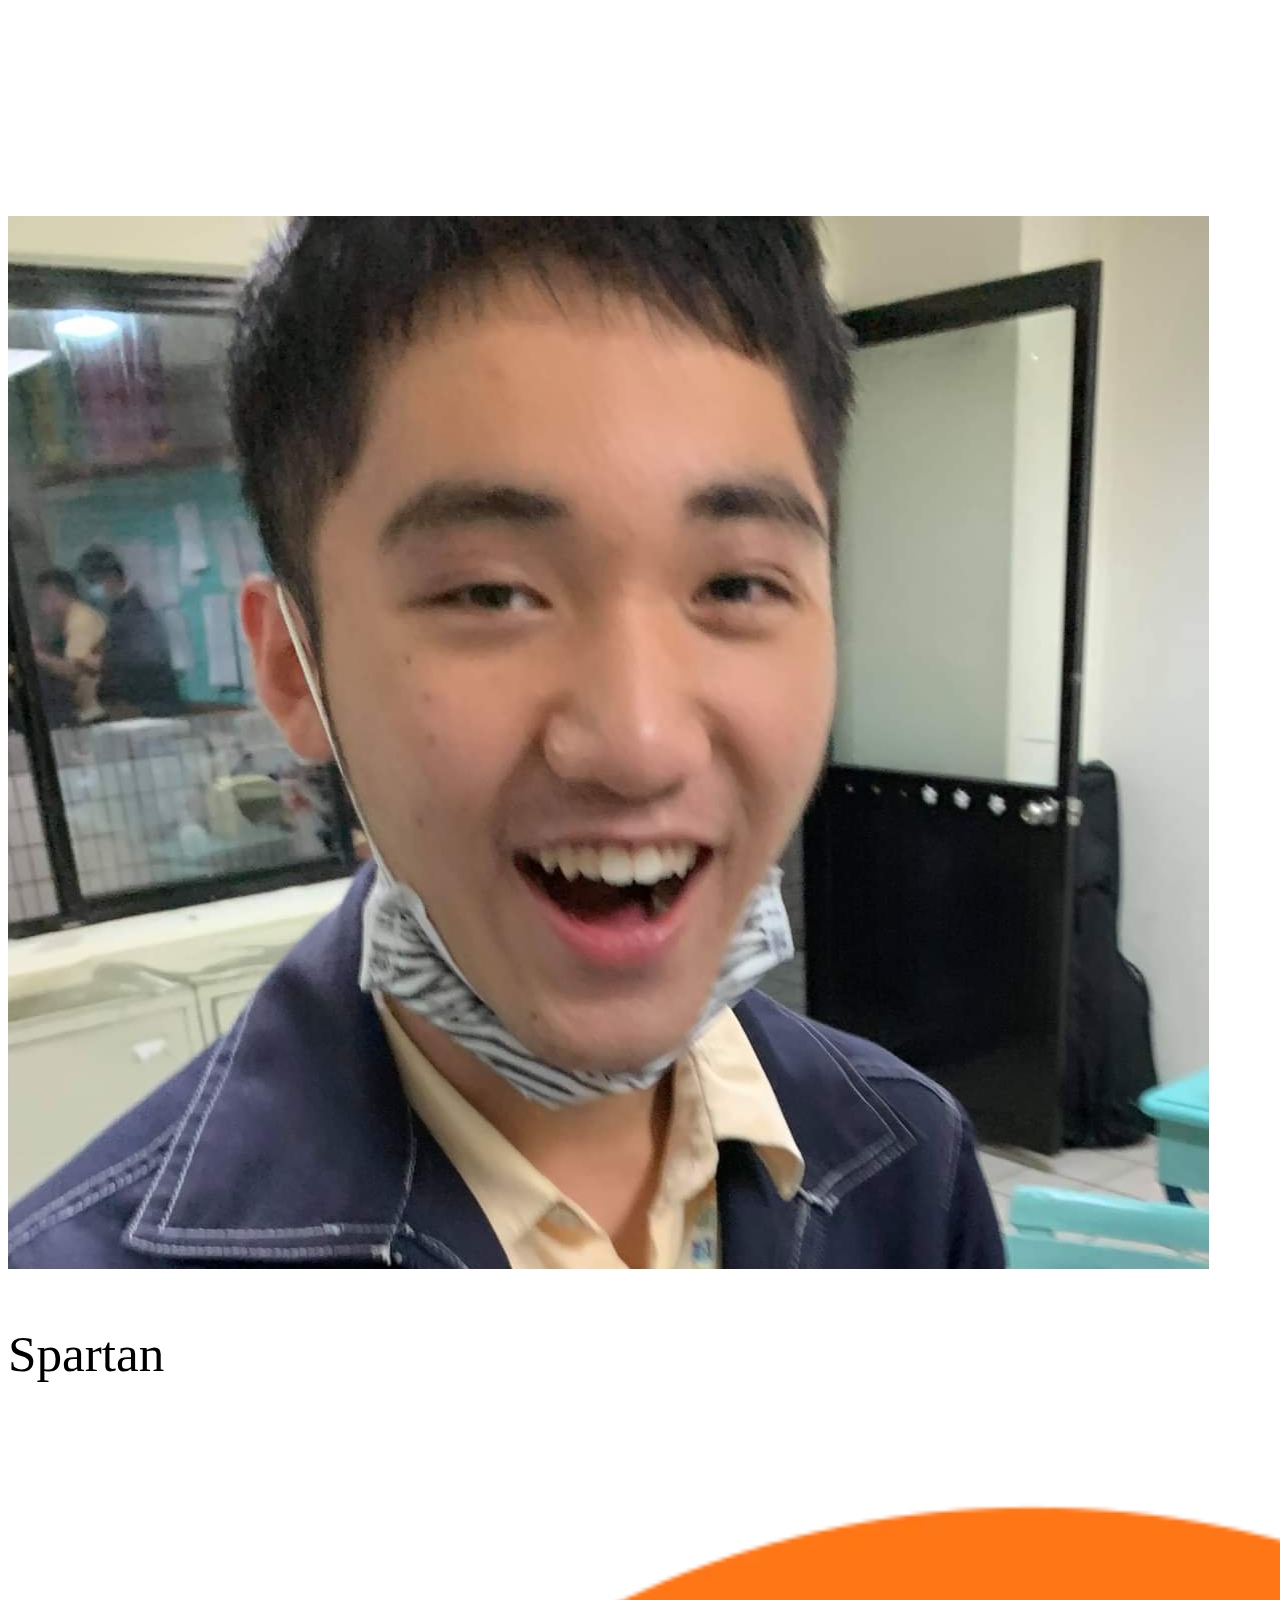
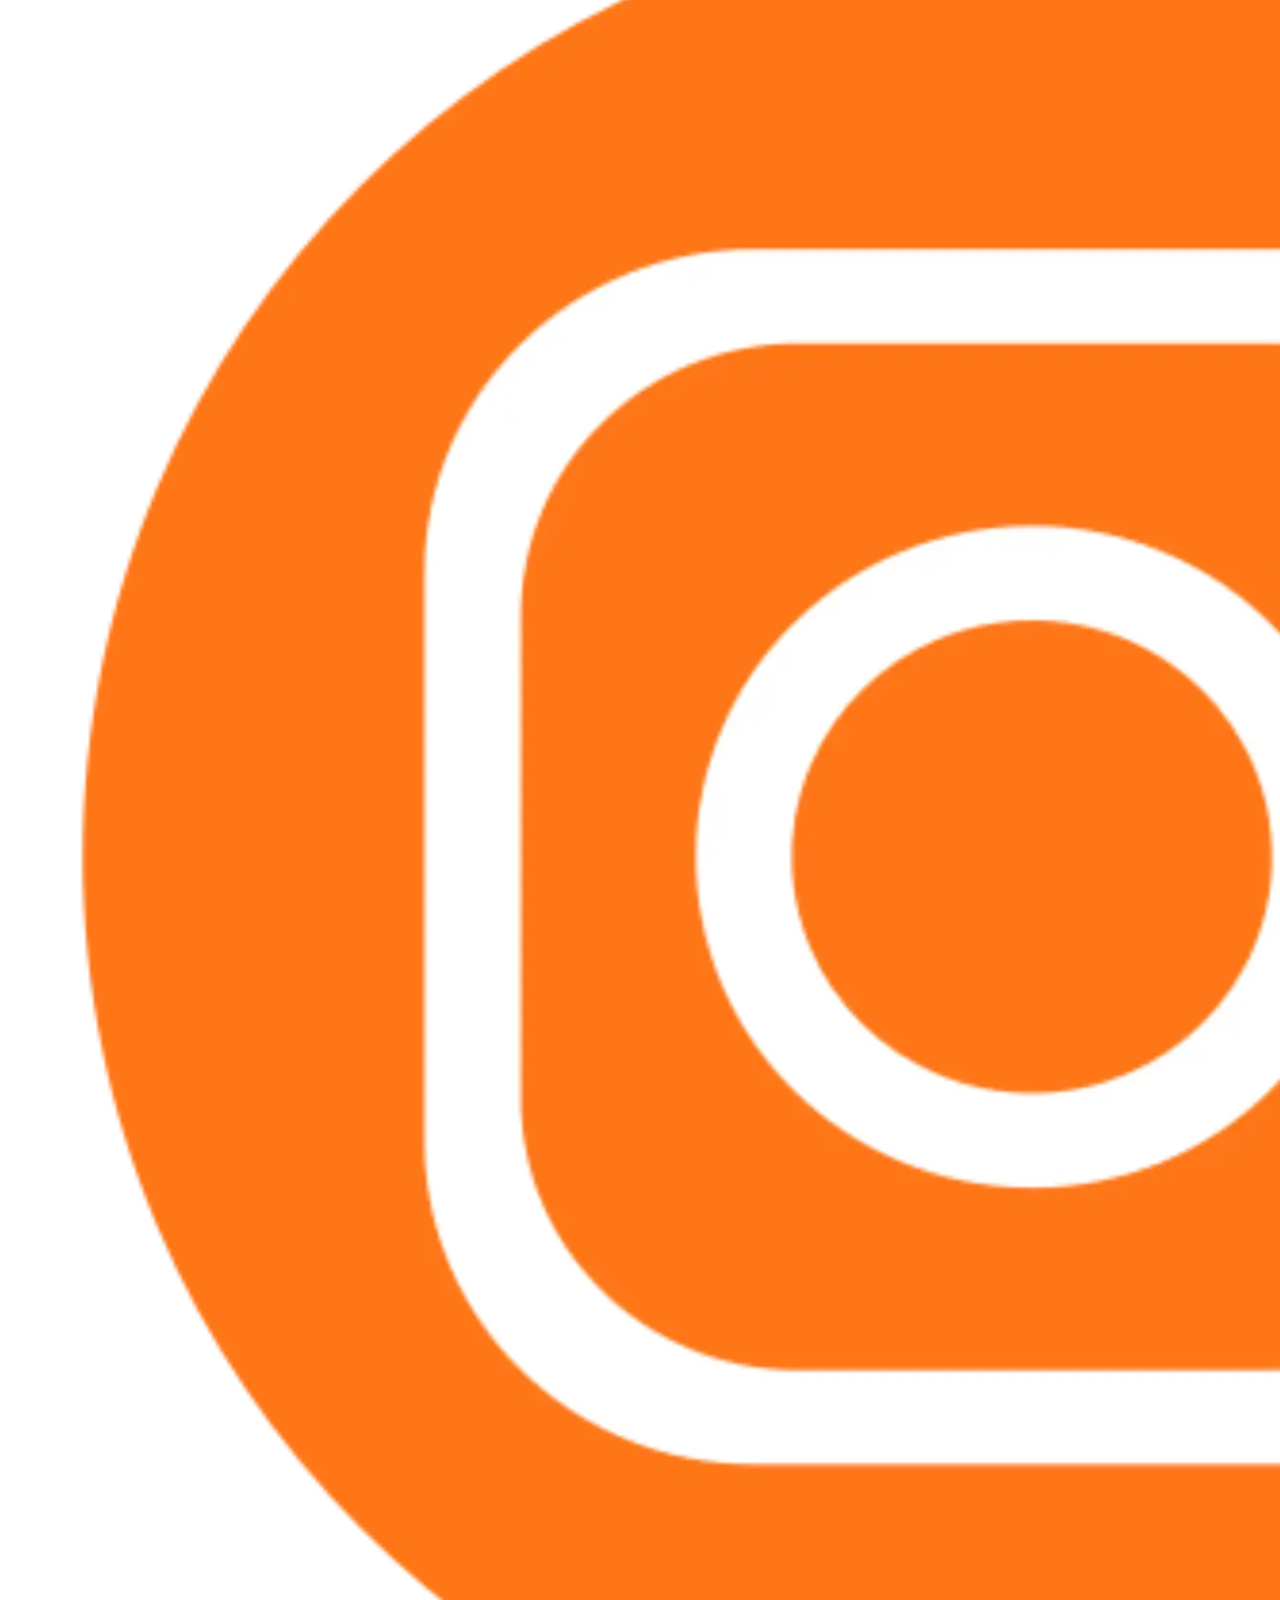
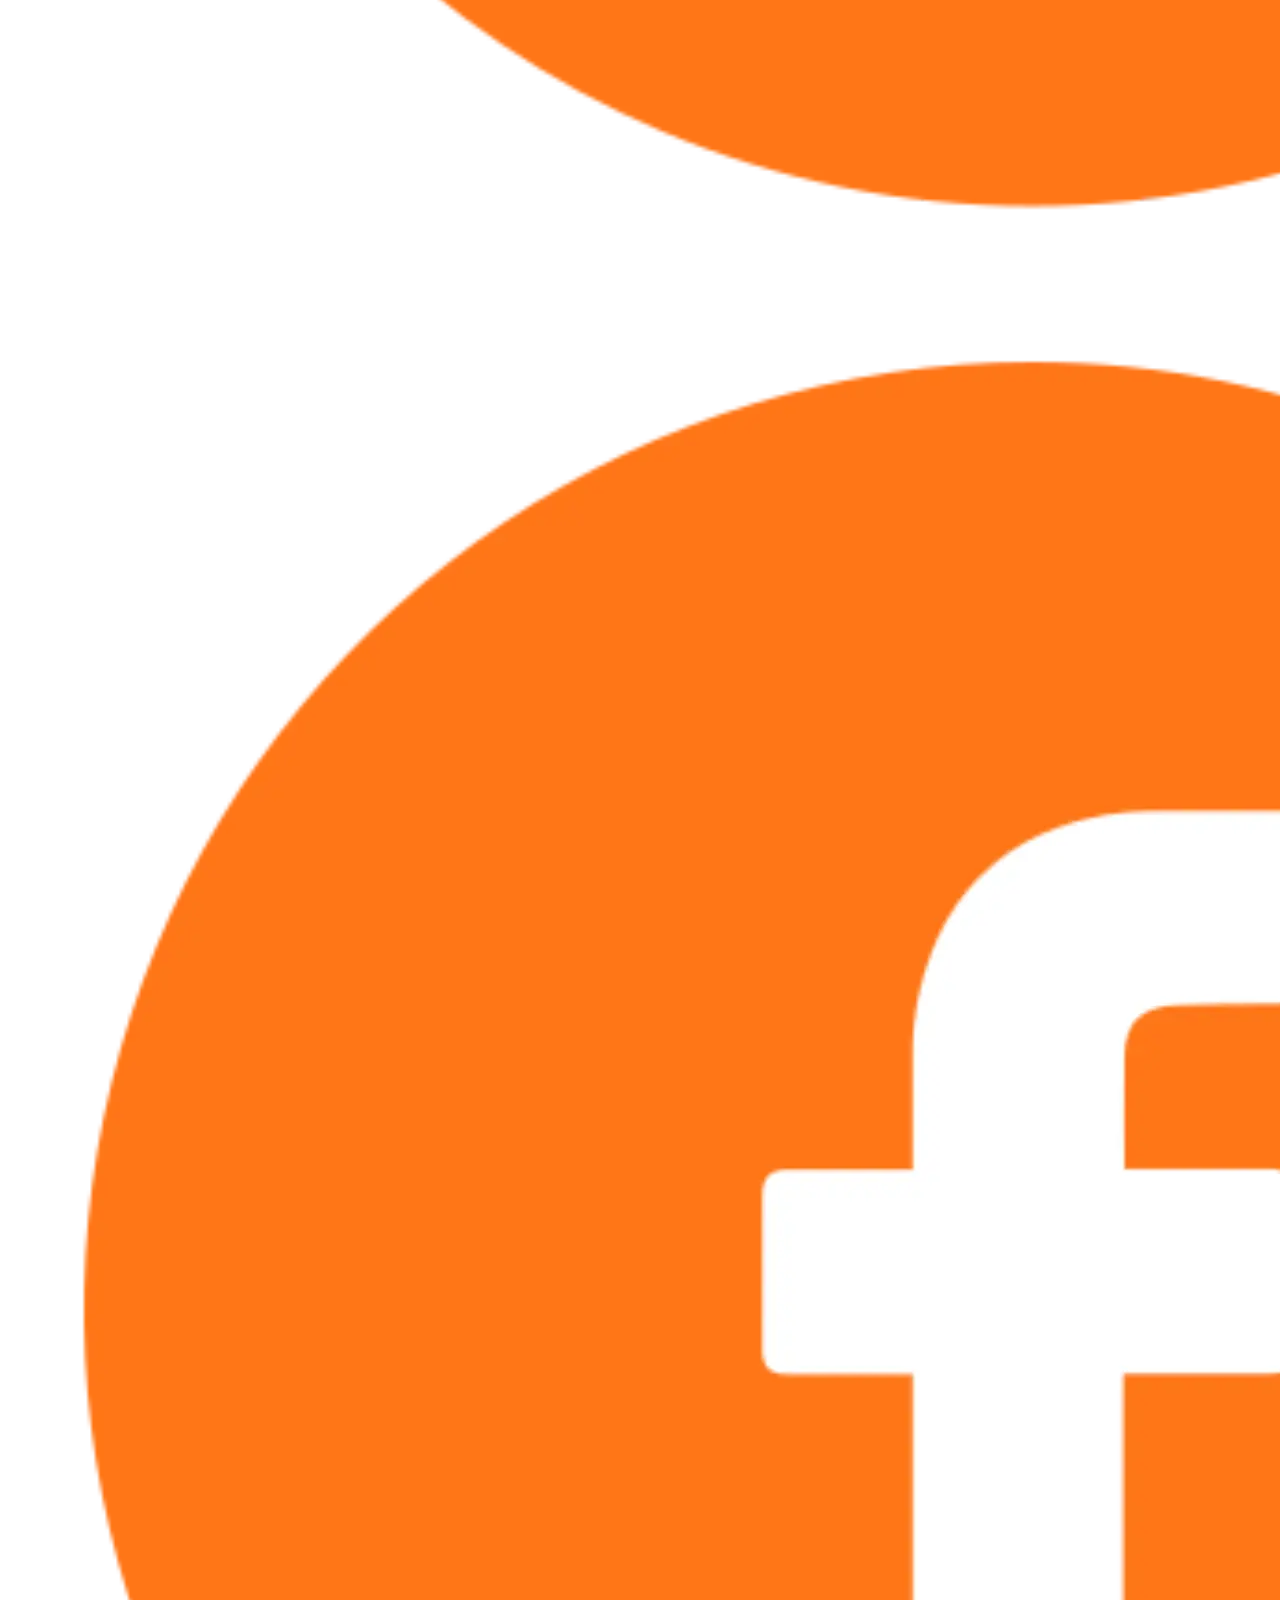
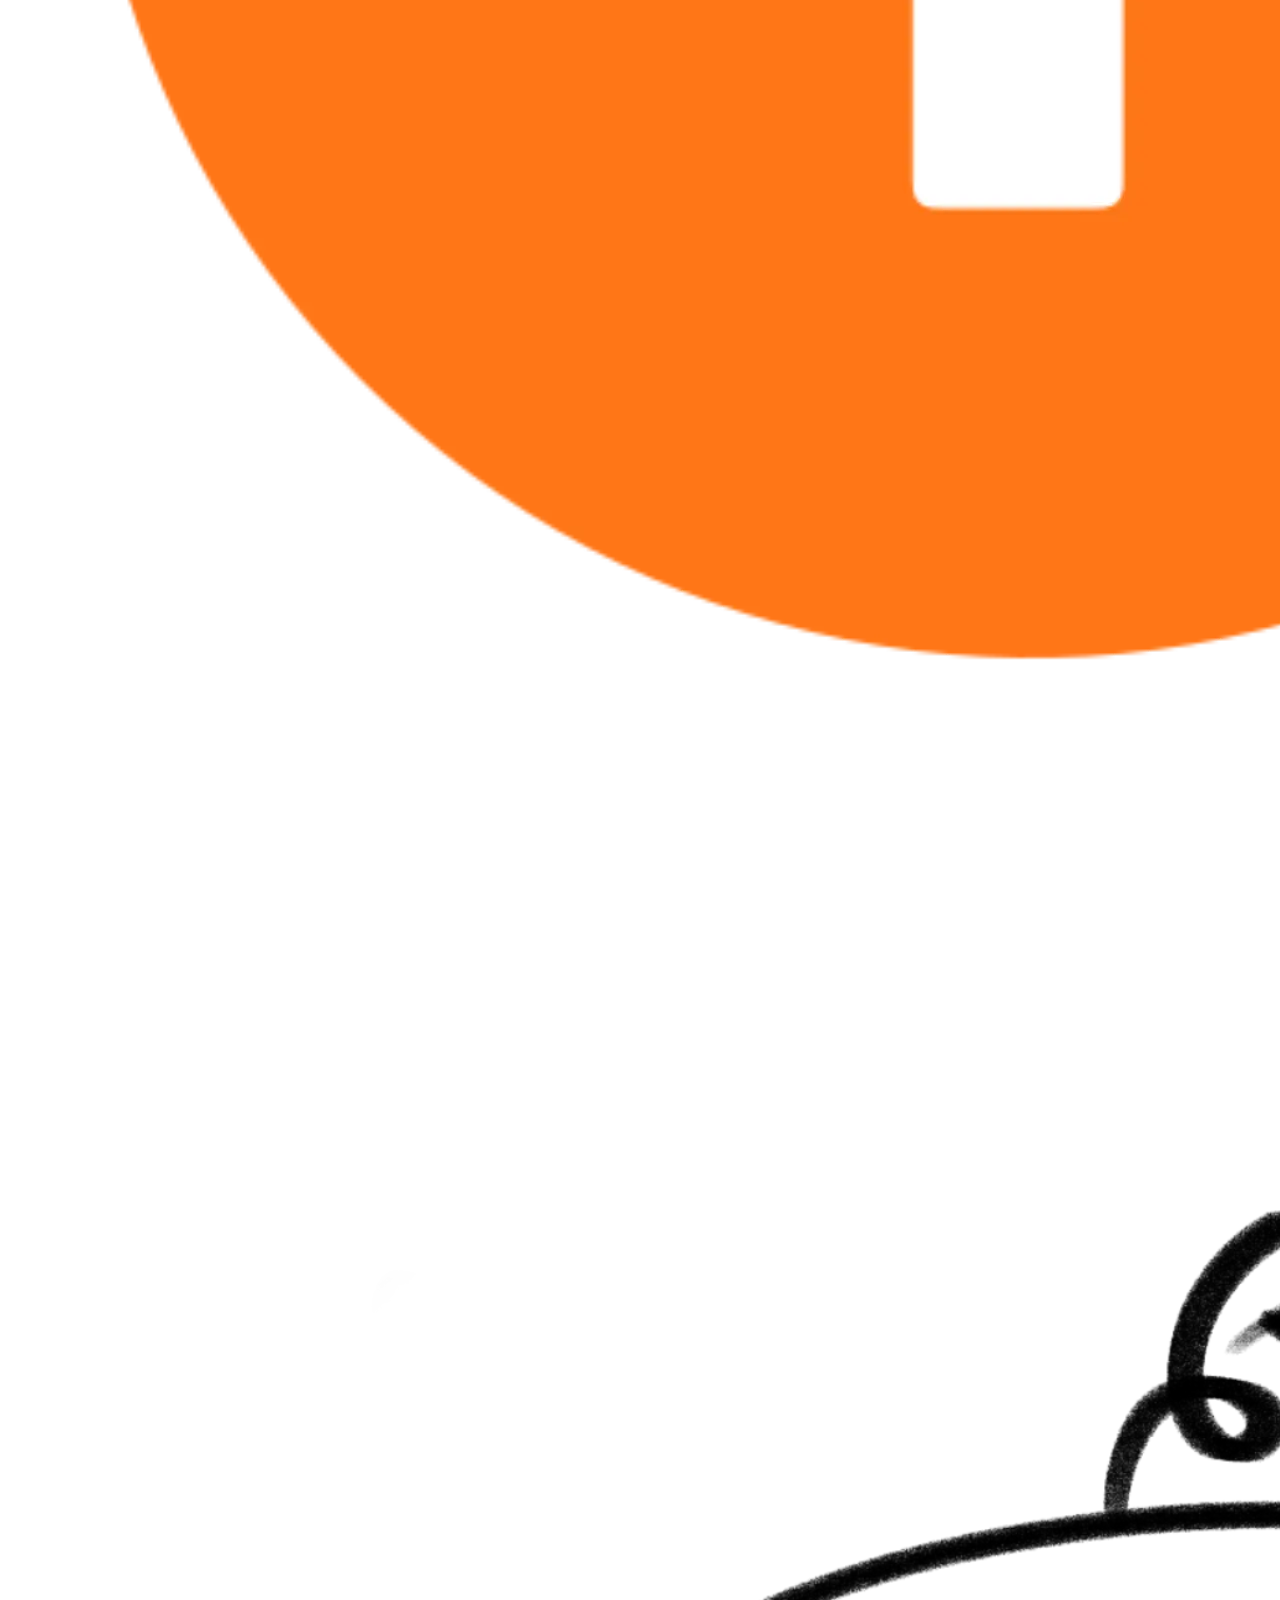
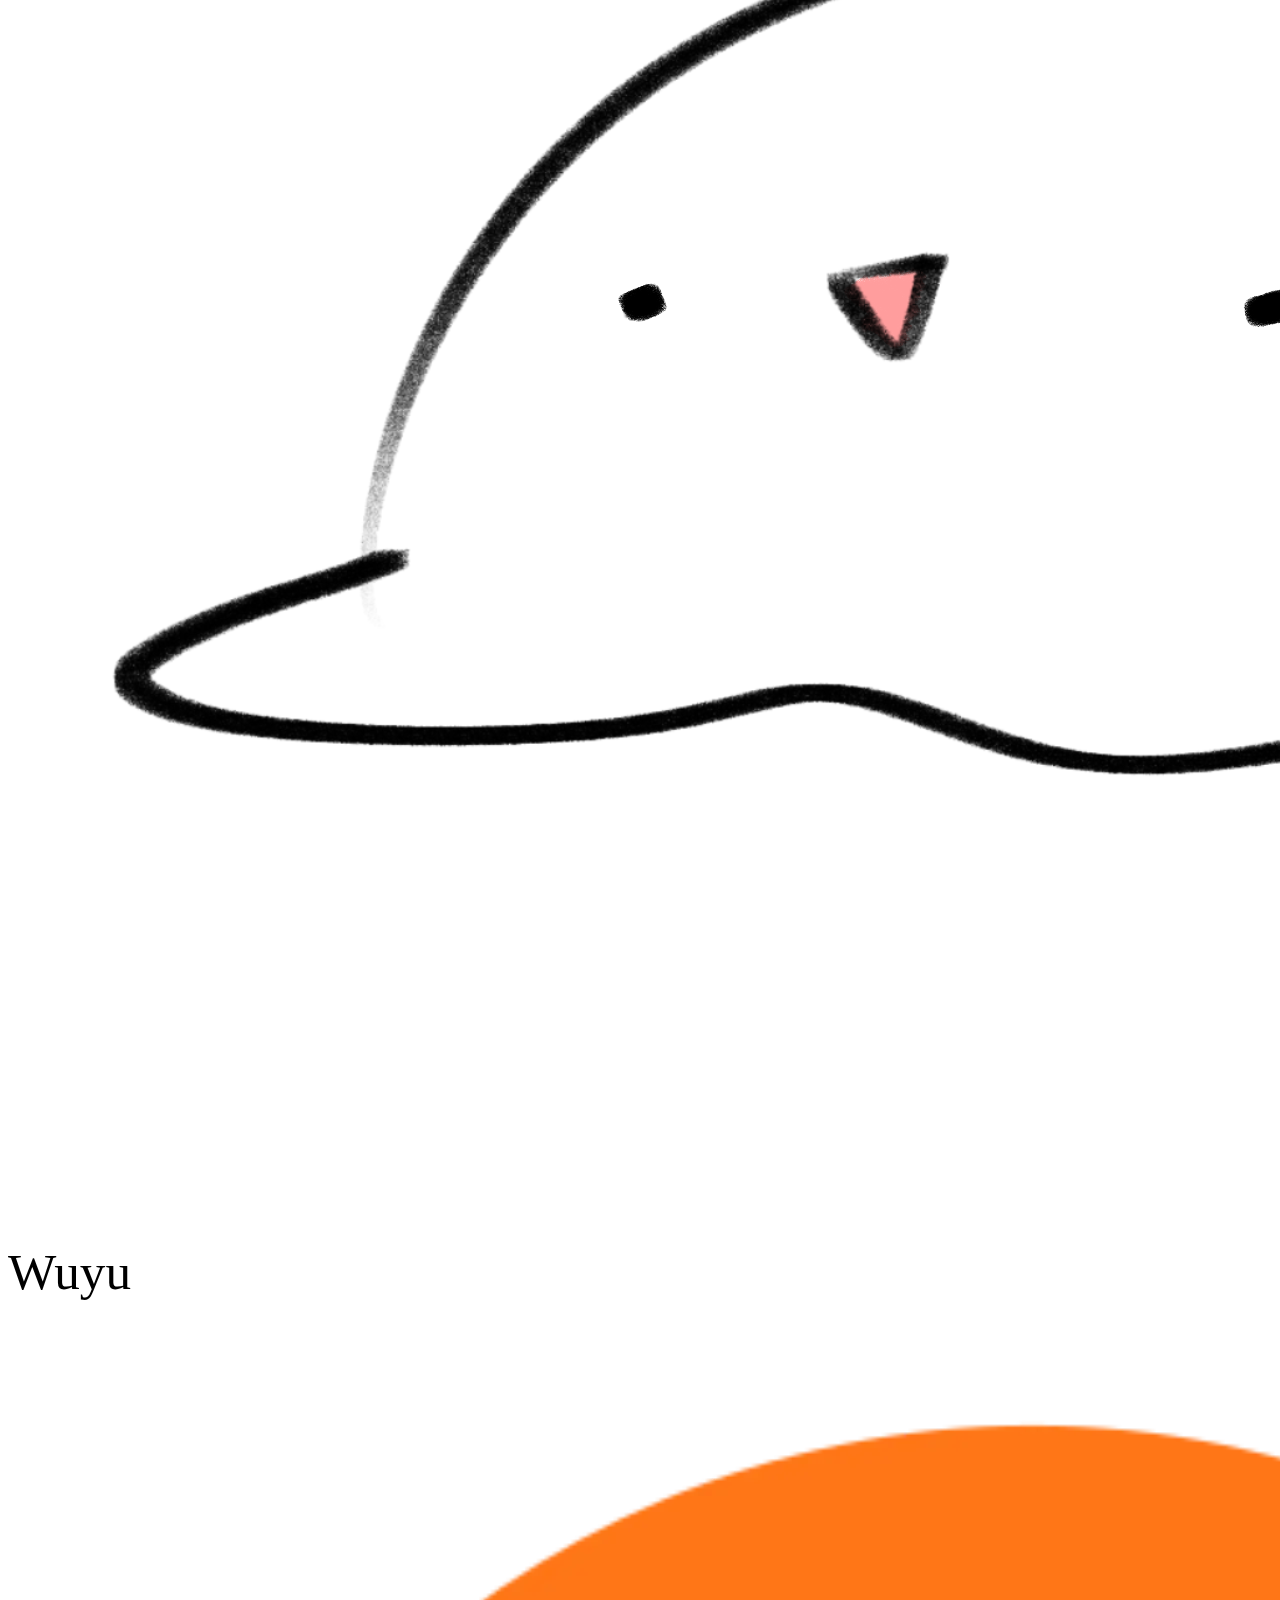
==== commit 29ba3f91: "改名" ====
--- a/about_us.html
+++ b/about_us.html
@@ -37,7 +37,7 @@
         <article class="ProfileContainer">
             <div class="Profile">
                 <aside><img id = "p1" src="./img/AboutUS/IMG_20211103_123721.webp" alt=""></aside>   
-                <p>陳奕誠</p>
+                <p>Spartan</p>
                 <div class="btnContainer">
                     <a href="https://www.instagram.com/ian_spartan_ggh/" target="_blank"><img src="./img/AboutUS/P-IG.webp" alt=""></a>
                     <a href="https://www.facebook.com/profile.php?id=100085179986572" target="_blank"><img src="./img/AboutUS/P-FB.webp" alt=""></a>
@@ -45,7 +45,7 @@
             </div>
             <div class="Profile">
                 <aside><img id = "p2" src="./img/AboutUS/Avatar.webp" alt=""></aside>  
-                <p>蔡佩諭</p>
+                <p>Wuyu</p>
                 <div class="btnContainer">
                     <a href="https://instagram.com/wuye_5_mayday?r=nametag" target="_blank"><img src="./img/AboutUS/P-IG.webp" alt=""></a>
                     <a href="https://www.facebook.com/profile.php?id=100012813348378" target="_blank"><img src="./img/AboutUS/P-FB.webp" alt=""></a>
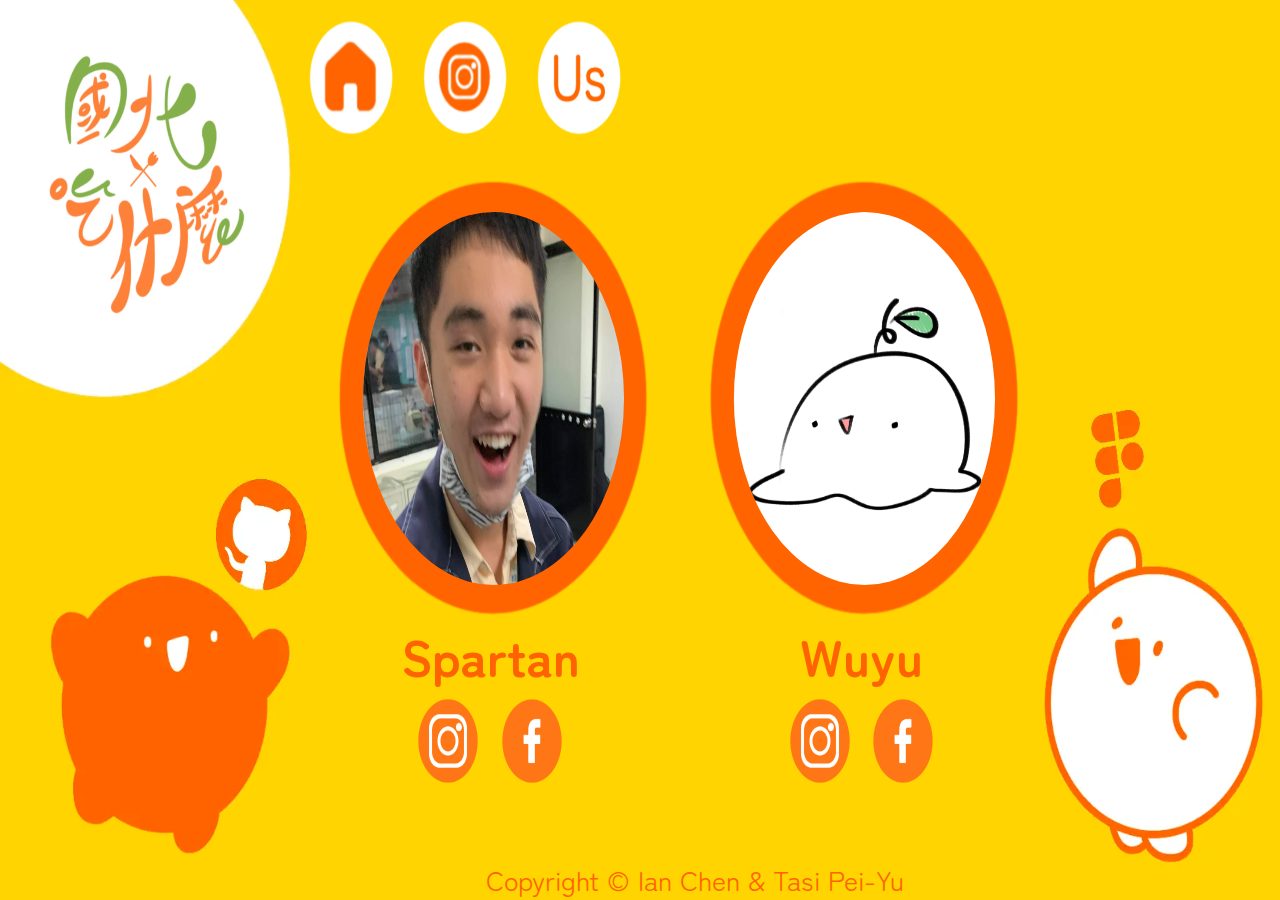
==== commit 33c11889: "哭阿" ====
--- a/about_us.html
+++ b/about_us.html
@@ -12,9 +12,9 @@
     <!--font-family: 'Noto Sans TC', sans-serif; -->
 
     
-    <link rel="stylesheet" href="./css/AboutUs/desktop.css">
-    <link rel="stylesheet" href="./css/AboutUs/normalize.css">
-    <link rel="stylesheet" href="./css/AboutUs/animate.min.css">
+    <link rel="stylesheet" href="./css/AboutUS/desktop.css">
+    <link rel="stylesheet" href="./css/AboutUS/normalize.css">
+    <link rel="stylesheet" href="./css/AboutUS/animate.min.css">
 
     <title>About Us</title>
 
--- a/css/AboutUS/desktop.css
+++ b/css/AboutUS/desktop.css
@@ -0,0 +1,212 @@
+html{
+
+    box-sizing: border-box;
+    font-family: 'Zen Maru Gothic', sans-serif;
+}
+
+
+*,*:after,*:before{
+    box-sizing: inherit;
+}
+
+::-webkit-scrollbar {
+    display: none;
+}
+
+
+@keyframes BackGroundLoad {
+
+    0%{
+        opacity: 0;
+
+    }
+    100%{
+        opacity: 1;
+    }
+
+}
+
+.LogoBlock{
+    height: 100%;
+    width: 100%;
+    position: absolute;
+}
+
+#Logo{
+
+
+    animation-name: BackGroundLoad;
+    animation-duration: 2s;
+    height: 40.4%;
+    width: 22.7%;
+    position: absolute;
+    z-index: 2;
+    top: 0%;
+    left: 0%;
+    
+
+}
+
+.headerLink{
+
+    display: flex;
+    margin-left:23%;
+    height: 17.2%;
+    width: auto;
+}
+
+
+.headerLinkItemUrlAnimate{
+
+
+    animation-name: zoomOutUp;
+    animation-duration: 1s;
+    
+
+
+}
+
+
+.headerLinkItem a img{
+
+
+    height: 17.2vh;
+    width: 8.9vw;
+    transition-property:transform ;
+    transition-duration: 0.2s;
+}
+
+.headerLinkItem a img:hover{
+
+
+    transform: scale(1.2);
+
+
+}
+
+
+#container{
+
+    animation-name: BackGroundLoad;
+    animation-duration: 2s;
+
+    height: 100vh;
+    width: 100vw;
+    background-attachment: fixed;
+    background-repeat: no-repeat;
+    z-index: 0;
+    position: absolute;
+    background-image:url("../../img/AboutUS/background.webp");   
+    flex-direction: column;
+    justify-content: space-between;
+}
+
+.ProfileContainer{
+
+    display: flex;
+    width: 68%;
+    height: 74%;
+    margin-left: auto;
+    margin-right: auto;
+    padding-left: 10%;
+    margin-top: 1.4%;
+
+}
+
+
+.Profile{
+    height: 100%;
+    width: 50%;
+
+}
+
+.Profile aside{
+
+
+    
+    height:70%;
+    width: 100%;
+    background-image: url("../../img/AboutUS/P-photo.webp");
+    background-repeat: no-repeat;
+    background-size: 25vw 50vh;
+    
+}
+
+
+.Profile aside img{
+
+    border-radius: 100%;
+    height:80%;
+    width: 70.4%;
+    object-fit:fill;
+    object-position: center;
+    margin-right: 3%;
+    margin-left:8.1%;
+    margin-top: 4.4vh;
+
+}
+
+
+.Profile aside img:hover{
+
+    cursor: pointer;
+}
+
+.ProfileImgAn2{
+
+    animation-name:tada;
+    animation-duration:1.4s;
+}
+
+.ProfileImgAn1{
+    
+
+    animation-name:hinge;
+    animation-duration:1.4s;
+}
+
+.Profile p{
+
+    color:#FF6200 ;
+    text-align: center;
+    margin-right: 17%;
+    margin-left: 2%;
+    font-weight: 570;
+    margin-top: -3.5%;
+    margin-bottom: 3%;
+
+}
+
+
+.btnContainer{
+
+    display: flex;
+    height: 18%;
+}
+
+.btnContainer a img{
+
+    height: 10vh;
+    width: 5vw;
+    
+}
+
+.btnContainer a{
+
+    height: 100%;
+    margin-left: 22.5%;
+    width: 0%;
+    
+}
+
+.footer{
+
+    position: absolute;
+    z-index: 3;
+    font-size: 3vh;
+    text-align: center;
+    color:#FF6200;
+    top: 96%;
+    left:38%;
+
+}
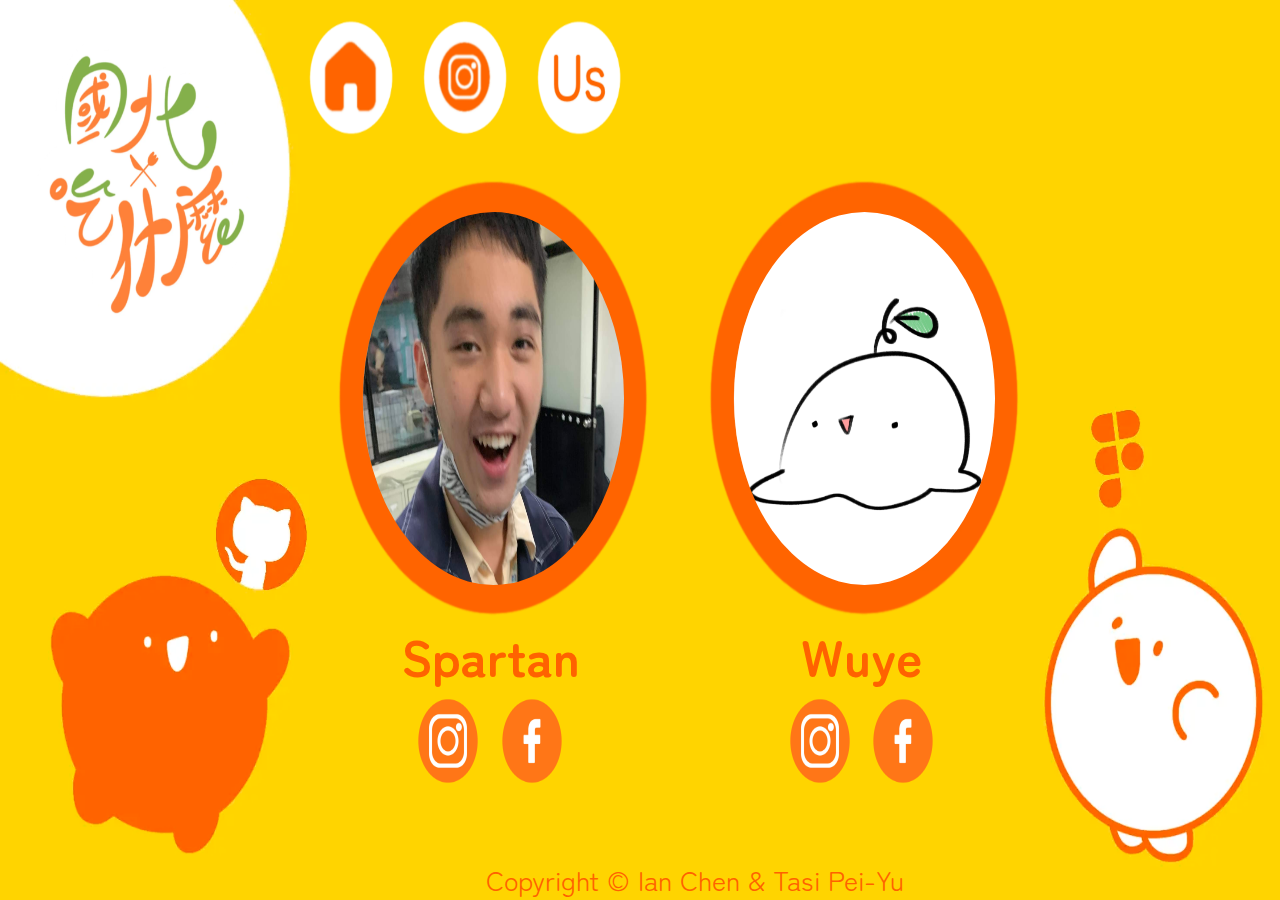
==== commit 7cea456a: "Update about_us.html" ====
--- a/about_us.html
+++ b/about_us.html
@@ -45,7 +45,7 @@
             </div>
             <div class="Profile">
                 <aside><img id = "p2" src="./img/AboutUS/Avatar.webp" alt=""></aside>  
-                <p>Wuyu</p>
+                <p>Wuye</p>
                 <div class="btnContainer">
                     <a href="https://instagram.com/wuye_5_mayday?r=nametag" target="_blank"><img src="./img/AboutUS/P-IG.webp" alt=""></a>
                     <a href="https://www.facebook.com/profile.php?id=100012813348378" target="_blank"><img src="./img/AboutUS/P-FB.webp" alt=""></a>
@@ -59,4 +59,4 @@
     <script src="js/jquery-3.6.1.min.js"></script>
     <script src="js/AboutUs.js"></script>
 </body>
-</html>+</html>
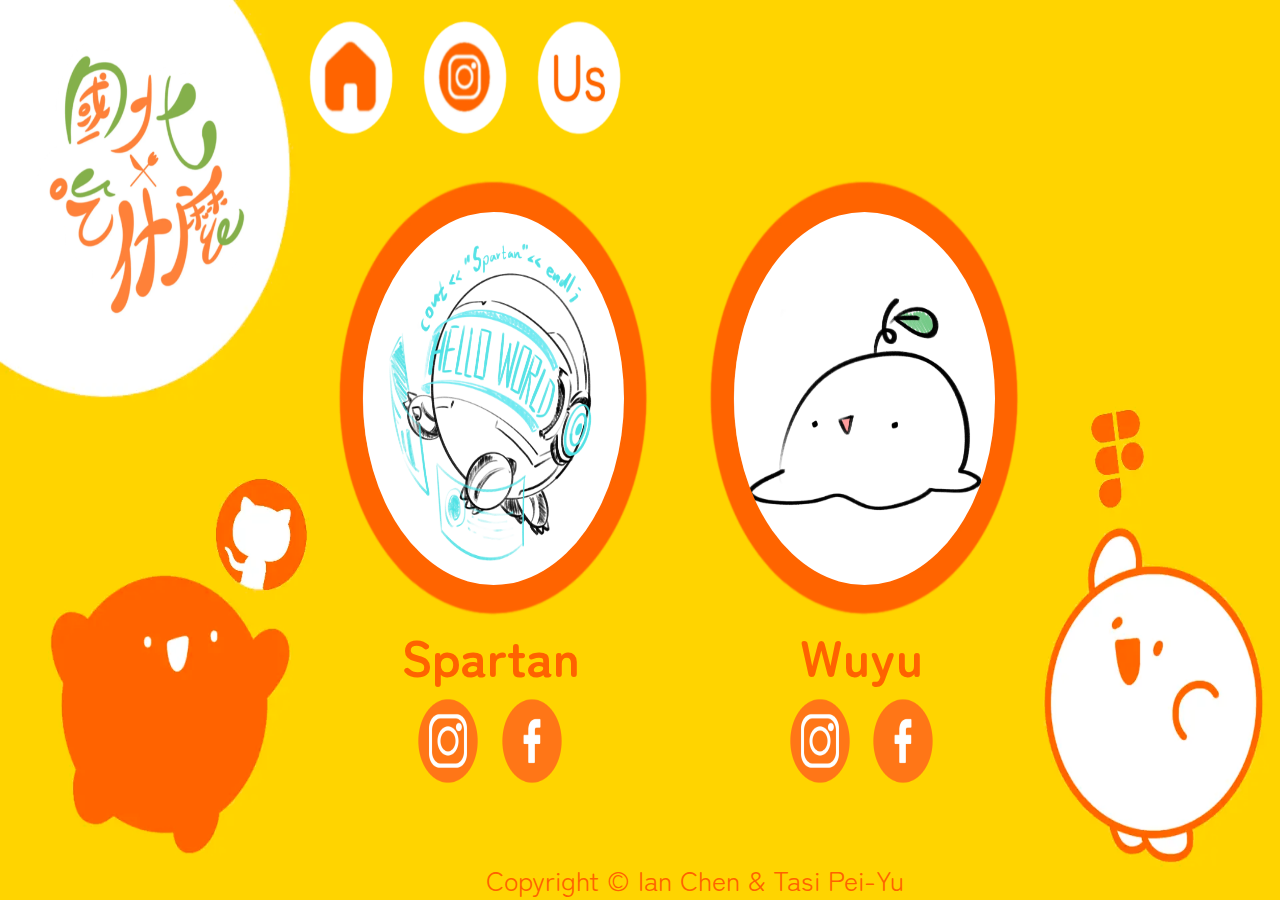
==== commit 206be6c5: "改圖" ====
--- a/about_us.html
+++ b/about_us.html
@@ -36,7 +36,7 @@
 
         <article class="ProfileContainer">
             <div class="Profile">
-                <aside><img id = "p1" src="./img/AboutUS/IMG_20211103_123721.webp" alt=""></aside>   
+                <aside><img id = "p1" src="./img/AboutUS/Avatar2.png" alt=""></aside>   
                 <p>Spartan</p>
                 <div class="btnContainer">
                     <a href="https://www.instagram.com/ian_spartan_ggh/" target="_blank"><img src="./img/AboutUS/P-IG.webp" alt=""></a>
@@ -45,7 +45,7 @@
             </div>
             <div class="Profile">
                 <aside><img id = "p2" src="./img/AboutUS/Avatar.webp" alt=""></aside>  
-                <p>Wuye</p>
+                <p>Wuyu</p>
                 <div class="btnContainer">
                     <a href="https://instagram.com/wuye_5_mayday?r=nametag" target="_blank"><img src="./img/AboutUS/P-IG.webp" alt=""></a>
                     <a href="https://www.facebook.com/profile.php?id=100012813348378" target="_blank"><img src="./img/AboutUS/P-FB.webp" alt=""></a>
@@ -59,4 +59,4 @@
     <script src="js/jquery-3.6.1.min.js"></script>
     <script src="js/AboutUs.js"></script>
 </body>
-</html>
+</html>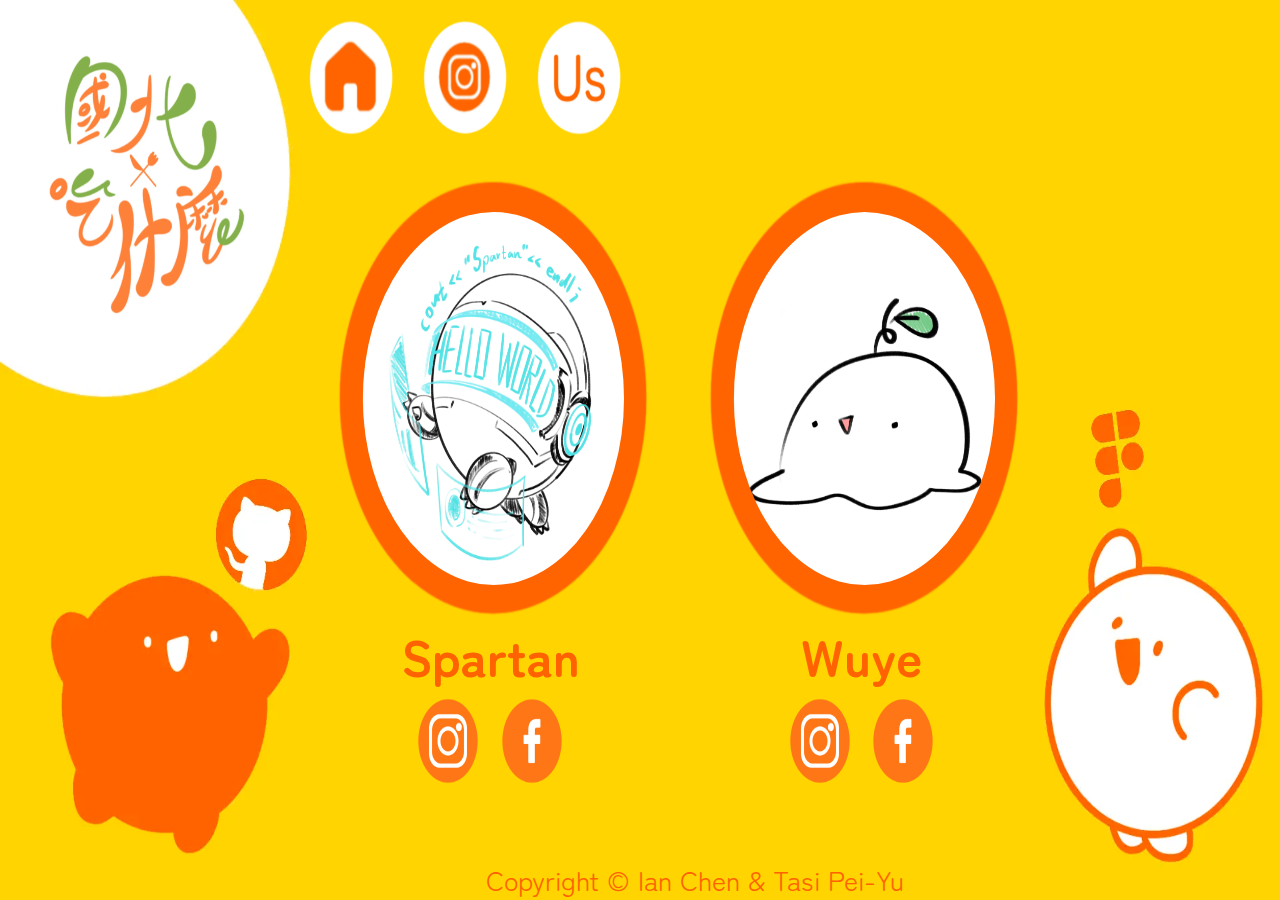
==== commit 2a31840f: "Merge branch 'develop' of https://github.com/Sparta334/NuteMap into develop" ====
--- a/about_us.html
+++ b/about_us.html
@@ -45,7 +45,7 @@
             </div>
             <div class="Profile">
                 <aside><img id = "p2" src="./img/AboutUS/Avatar.webp" alt=""></aside>  
-                <p>Wuyu</p>
+                <p>Wuye</p>
                 <div class="btnContainer">
                     <a href="https://instagram.com/wuye_5_mayday?r=nametag" target="_blank"><img src="./img/AboutUS/P-IG.webp" alt=""></a>
                     <a href="https://www.facebook.com/profile.php?id=100012813348378" target="_blank"><img src="./img/AboutUS/P-FB.webp" alt=""></a>
@@ -59,4 +59,4 @@
     <script src="js/jquery-3.6.1.min.js"></script>
     <script src="js/AboutUs.js"></script>
 </body>
-</html>+</html>
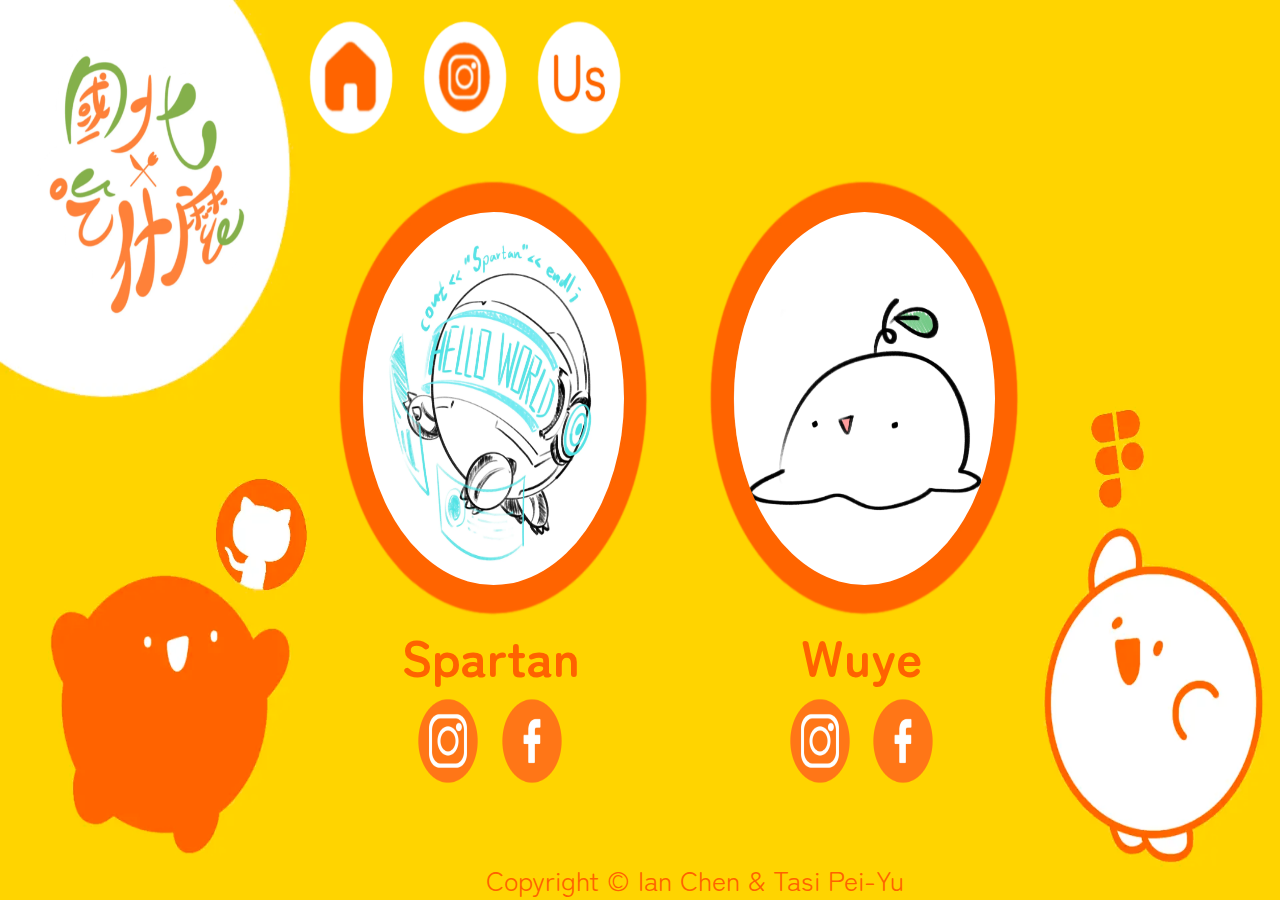
==== commit 965827b8: "改圖" ====
--- a/about_us.html
+++ b/about_us.html
@@ -36,7 +36,7 @@
 
         <article class="ProfileContainer">
             <div class="Profile">
-                <aside><img id = "p1" src="./img/AboutUS/Avatar2.png" alt=""></aside>   
+                <aside><img id = "p1" src="./img/AboutUS/Avatar2.webp" alt=""></aside>   
                 <p>Spartan</p>
                 <div class="btnContainer">
                     <a href="https://www.instagram.com/ian_spartan_ggh/" target="_blank"><img src="./img/AboutUS/P-IG.webp" alt=""></a>
